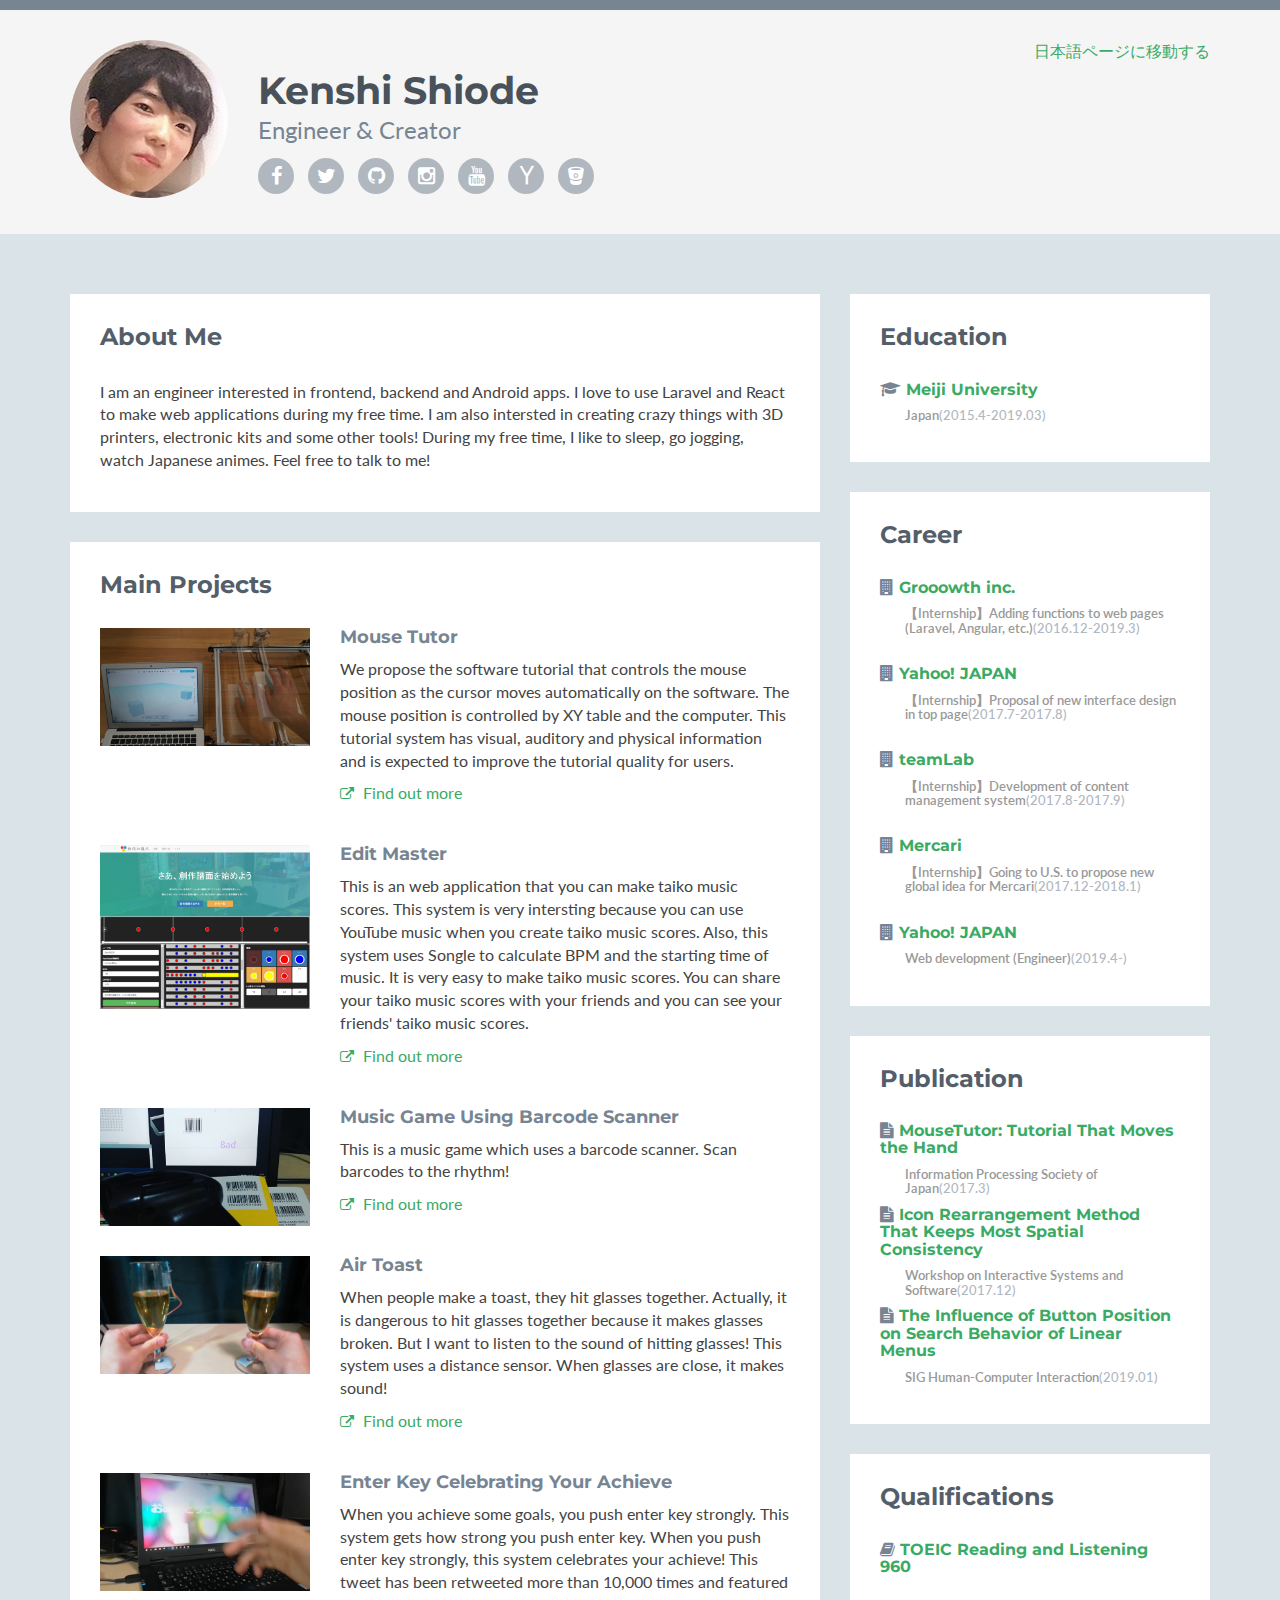
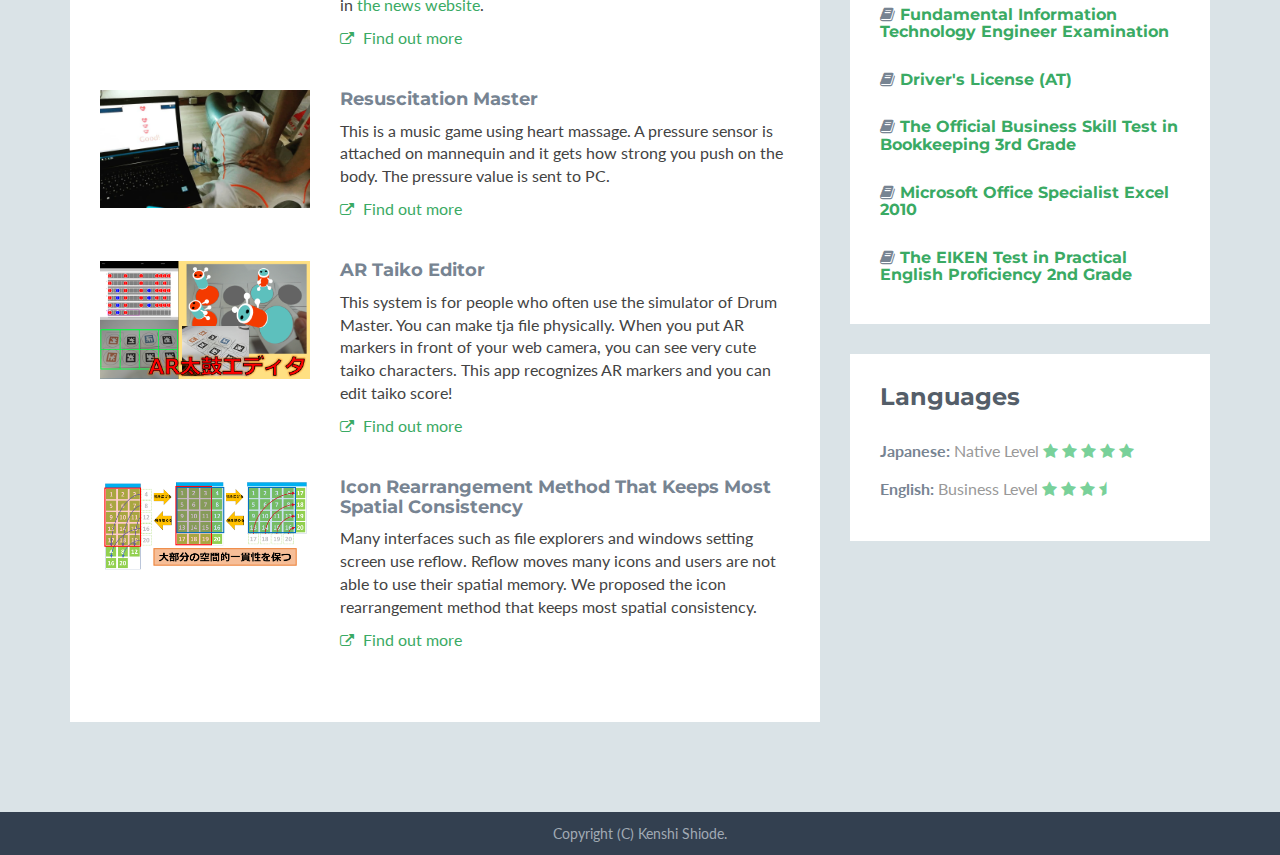
==== index.html @ 610fe961 "update after I joined the company" ====
<!DOCTYPE html>
<html lang="en"> 
<head>
    <title>Kenshi Shiode</title>
    <meta charset="utf-8">
    <meta http-equiv="X-UA-Compatible" content="IE=edge">
    <meta name="viewport" content="width=device-width, initial-scale=1.0">
    <meta name="description" content="Kenshi Shiode">
    <meta name="author" content="Kenshi Shiode">    
    <link rel="shortcut icon" href="/favicon.ico">  
    <link href='http://fonts.googleapis.com/css?family=Lato:300,400,300italic,400italic' rel='stylesheet' type='text/css'>
    <link href='http://fonts.googleapis.com/css?family=Montserrat:400,700' rel='stylesheet' type='text/css'> 
    <link rel="stylesheet" href="/assets/plugins/bootstrap/css/bootstrap.min.css">   
    <link rel="stylesheet" href="/assets/plugins/font-awesome/css/font-awesome.css">
    <link id="theme-style" rel="stylesheet" href="/assets/css/styles.css">
    <meta name="twitter:card" content="summary">
    <meta name="twitter:title" content="Kenshi Shiode">
    <meta name="twitter:description" content="I love creating, research, web engineering and sleeping.">
    <meta name="twitter:image" content="http://solt9029.com/assets/images/profile.jpg">
    <meta name="twitter:url" content="http://solt9029.com">
    <meta name="twitter:site" content="@solt9029">
    <meta name="twitter:creator" content="@solt9029">
</head> 

<body>
    <header class="header">
        <div class="container">                       
            <img class="profile-image img-responsive pull-left" src="/assets/images/profile.png" alt="Kenshi Shiode">
            <div class="profile-content pull-left">
                <h1 class="name">Kenshi Shiode</h1>
                <h2 class="desc">Engineer & Creator</h2>   
                <ul class="social list-inline">
                    <li><a href="https://www.facebook.com/kenshishiode" target="_blank"><i class="fa fa-facebook"></i></a></li>
                    <li><a href="http://twitter.com/solt9029" target="_blank"><i class="fa fa-twitter"></i></a></li>
                    <li><a href="http://github.com/solt9029" target="_blank"><i class="fa fa-github"></i></a></li>
                    <li><a href="https://www.instagram.com/shiodekenshi/" target="_blank"><i class="fa fa-instagram"></i></a></li>
                    <li><a href="https://www.youtube.com/channel/UCO_8FfYAPPZZGHmb9bNzIVg" target="_blank"><i class="fa fa-youtube"></i></a></li>
                    <li><a href="https://blogs.yahoo.co.jp/solt9029" target="_blank"><i class="fa fa-yahoo"></i></a></li>
                    <li><a href="https://bitbucket.org/solt9029/" target="_blank"><i class="fa fa-bitbucket"></i></a></li>
                </ul> 
            </div>
            <div class="pull-right"><a href="/ja">日本語ページに移動する</a></div>       
        </div>
    </header>
    
    <div class="container sections-wrapper">
        <div class="row">
            <div class="primary col-md-8 col-sm-12 col-xs-12">
                <section class="about section">
                    <div class="section-inner">
                        <h2 class="heading">About Me</h2>
                        <div class="content">
                            <p>
                                I am an engineer interested in frontend, backend and Android apps. 
                                I love to use Laravel and React to make web applications during my free time.
                                I am also intersted in creating crazy things with 3D printers, electronic kits and some other tools!
                                During my free time, I like to sleep, go jogging, watch Japanese animes.
                                Feel free to talk to me!
                            </p>
                        </div>
                    </div>             
                </section>
    
               <section class="latest section">
                    <div class="section-inner">
                        <h2 class="heading">Main Projects</h2>
                        <div class="content">
                            <div class="item row">
                                <a class="col-md-4 col-sm-4 col-xs-12" href="https://www.youtube.com/watch?v=PLYZwBod9MU" target="_blank">
                                <img class="img-responsive project-image" src="/assets/images/projects/mousetutor.png">
                                </a>
                                <div class="desc col-md-8 col-sm-8 col-xs-12">
                                    <h3 class="title"><a href="https://www.youtube.com/watch?v=PLYZwBod9MU" target="_blank">Mouse Tutor</a></h3>
                                    <p>We propose the software tutorial that controls the mouse position as the cursor moves automatically on the software. The mouse position is controlled by XY table and the computer. This tutorial system has visual, auditory and physical information and is expected to improve the tutorial quality for users.</p>
                                    <p><a class="more-link" href="https://www.youtube.com/watch?v=PLYZwBod9MU" target="_blank"><i class="fa fa-external-link"></i> Find out more</a></p>
                                </div>                    
                            </div>

                            <div class="item row">
                                <a class="col-md-4 col-sm-4 col-xs-12" href="http://editmaster.solt9029.com" target="_blank">
                                <img class="img-responsive project-image" src="/assets/images/projects/editmaster.jpg">
                                </a>
                                <div class="desc col-md-8 col-sm-8 col-xs-12">
                                    <h3 class="title"><a href="http://editmaster.solt9029.com" target="_blank">Edit Master</a></h3>
                                    <p>This is an web application that you can make taiko music scores. This system is very intersting because you can use YouTube music when you create taiko music scores. Also, this system uses Songle to calculate BPM and the starting time of music. It is very easy to make taiko music scores. You can share your taiko music scores with your friends and you can see your friends' taiko music scores.</p>
                                    <p><a class="more-link" href="http://editmaster.solt9029.com" target="_blank"><i class="fa fa-external-link"></i> Find out more</a></p>
                                </div>                    
                            </div>

                            <div class="item row">
                                <a class="col-md-4 col-sm-4 col-xs-12" href="https://twitter.com/solt9029/status/1015584785220042752" target="_blank">
                                <img class="img-responsive project-image" src="/assets/images/projects/barcode_scanner_music_game.jpg">
                                </a>
                                <div class="desc col-md-8 col-sm-8 col-xs-12">
                                    <h3 class="title"><a href="https://twitter.com/solt9029/status/1015584785220042752" target="_blank">Music Game Using Barcode Scanner</a></h3>
                                    <p>This is a music game which uses a barcode scanner. Scan barcodes to the rhythm!</p>
                                    <p><a class="more-link" href="https://twitter.com/solt9029/status/1015584785220042752" target="_blank"><i class="fa fa-external-link"></i> Find out more</a></p>
                                </div>                    
                            </div>

                            <div class="item row">
                                <a class="col-md-4 col-sm-4 col-xs-12" href="https://twitter.com/solt9029/status/981881012228472832" target="_blank">
                                <img class="img-responsive project-image" src="/assets/images/projects/cheers_without_hitting.jpg">
                                </a>
                                <div class="desc col-md-8 col-sm-8 col-xs-12">
                                    <h3 class="title"><a href="https://twitter.com/solt9029/status/981881012228472832" target="_blank">Air Toast</a></h3>
                                    <p>When people make a toast, they hit glasses together. Actually, it is dangerous to hit glasses together because it makes glasses broken. But I want to listen to the sound of hitting glasses! This system uses a distance sensor. When glasses are close, it makes sound!</p>
                                    <p><a class="more-link" href="https://twitter.com/solt9029/status/981881012228472832" target="_blank"><i class="fa fa-external-link"></i> Find out more</a></p>
                                </div>                    
                            </div>

                            <div class="item row">
                                <a class="col-md-4 col-sm-4 col-xs-12" href="https://twitter.com/solt9029/status/1019222453623537664" target="_blank">
                                <img class="img-responsive project-image" src="/assets/images/projects/entercongratulations.jpg">
                                </a>
                                <div class="desc col-md-8 col-sm-8 col-xs-12">
                                    <h3 class="title"><a href="https://twitter.com/solt9029/status/1019222453623537664" target="_blank">Enter Key Celebrating Your Achieve</a></h3>
                                    <p>When you achieve some goals, you push enter key strongly. This system gets how strong you push enter key. When you push enter key strongly, this system celebrates your achieve! This tweet has been retweeted more than 10,000 times and featured in <a target="_blank" href="http://otakei.otakuma.net/archives/2018072005.html">the news website</a>.</p>
                                    <p><a class="more-link" href="https://twitter.com/solt9029/status/1019222453623537664" target="_blank"><i class="fa fa-external-link"></i> Find out more</a></p>
                                </div>                    
                            </div>

                            <div class="item row">
                                <a class="col-md-4 col-sm-4 col-xs-12" href="https://twitter.com/solt9029/status/1024643093633499136" target="_blank">
                                    <img class="img-responsive project-image" src="/assets/images/projects/heart_massage_music_game.jpg">
                                </a>
                                <div class="desc col-md-8 col-sm-8 col-xs-12">
                                    <h3 class="title">
                                        <a href="https://twitter.com/solt9029/status/1024643093633499136" target="_blank">Resuscitation Master</a>
                                    </h3>
                                    <p>This is a music game using heart massage. A pressure sensor is attached on mannequin and it gets how strong you push on the body. The pressure value is sent to PC.</p>
                                    <p>
                                        <a class="more-link" href="https://twitter.com/solt9029/status/1024643093633499136" target="_blank">
                                            <i class="fa fa-external-link"></i> Find out more</a>
                                    </p>
                                </div>
                            </div>

                            <div class="item row">
                                <a class="col-md-4 col-sm-4 col-xs-12" href="https://www.youtube.com/watch?v=ppCxQYaND_k" target="_blank">
                                <img class="img-responsive project-image" src="/assets/images/projects/artaikoeditor.png">
                                </a>
                                <div class="desc col-md-8 col-sm-8 col-xs-12">
                                    <h3 class="title"><a href="https://www.youtube.com/watch?v=ppCxQYaND_k" target="_blank">AR Taiko Editor</a></h3>
                                    <p>This system is for people who often use the simulator of Drum Master. You can make tja file physically. When you put AR markers in front of your web camera, you can see very cute taiko characters. This app recognizes AR markers and you can edit taiko score!</p>
                                    <p><a class="more-link" href="https://www.youtube.com/watch?v=ppCxQYaND_k" target="_blank"><i class="fa fa-external-link"></i> Find out more</a></p>
                                </div>                    
                            </div>

                            <div class="item row">
                                <a class="col-md-4 col-sm-4 col-xs-12" href="https://www.youtube.com/watch?v=tqTEn6Inx5o" target="_blank">
                                <img class="img-responsive project-image" src="/assets/images/projects/iconrearrangementmethod.png">
                                </a>
                                <div class="desc col-md-8 col-sm-8 col-xs-12">
                                    <h3 class="title"><a href="https://www.youtube.com/watch?v=tqTEn6Inx5o" target="_blank">Icon Rearrangement Method That Keeps Most Spatial Consistency</a></h3>
                                    <p>Many interfaces such as file explorers and windows setting screen use reflow. Reflow moves many icons and users are not able to use their spatial memory. We proposed the icon rearrangement method that keeps most spatial consistency.</p>
                                    <p><a class="more-link" href="https://www.youtube.com/watch?v=tqTEn6Inx5o" target="_blank"><i class="fa fa-external-link"></i> Find out more</a></p>
                                </div>                    
                            </div>
                            
                        </div>
                    </div>
                </section>
                
            </div>
            <div class="secondary col-md-4 col-sm-12 col-xs-12">

                <aside class="education aside section">
                    <div class="section-inner">
                        <h2 class="heading">Education</h2>
                        <div class="content">
                            <div class="item">                      
                                <h3 class="title"><i class="fa fa-graduation-cap"></i><a href="http://www.meiji.ac.jp/cip/english/" target="_blank"> Meiji University</a></h3>
                                <h4 class="university">Japan<span class="year">(2015.4-2019.03)</span></h4>
                            </div>
                        </div>
                    </div>
                </aside>

                <aside class="education aside section">
                    <div class="section-inner">
                        <h2 class="heading">Career</h2>
                        <div class="content">
                            <div class="item">
                                <h3 class="title"><i class="fa fa-building"></i><a href="https://www.grooowth.co.jp/" target="_blank"> Grooowth inc.</a></h3>
                                <h4 class="university">【Internship】Adding functions to web pages (Laravel, Angular, etc.)<span class="year">(2016.12-2019.3)</span></h4>
                            </div>
                            <div class="item">
                                <h3 class="title"><i class="fa fa-building"></i><a href="https://www.yahoo.co.jp/" target="_blank"> Yahoo! JAPAN</a></h3>
                                <h4 class="university">【Internship】Proposal of new interface design in top page<span class="year">(2017.7-2017.8)</span></h4>
                            </div>
                            <div class="item">
                                <h3 class="title"><i class="fa fa-building"></i><a href="https://www.team-lab.com/" target="_blank"> teamLab</a></h3>
                                <h4 class="university">【Internship】Development of content management system<span class="year">(2017.8-2017.9)</span></h4>
                            </div>
                            <div class="item">
                                <h3 class="title"><i class="fa fa-building"></i><a href="https://www.mercari.com/" target="_blank"> Mercari</a></h3>
                                <h4 class="university">【Internship】Going to U.S. to propose new global idea for Mercari<span class="year">(2017.12-2018.1)</span></h4>
                            </div>
                            <div class="item">
                                <h3 class="title"><i class="fa fa-building"></i><a href="https://www.yahoo.co.jp/" target="_blank"> Yahoo! JAPAN</a></h3>
                                <h4 class="university">Web development (Engineer)<span class="year">(2019.4-)</span></h4>
                            </div>
                        </div>
                    </div>
                </aside>

                <aside class="education aside section">
                    <div class="section-inner">
                        <h2 class="heading">Publication</h2>
                        <div class="content">
                            <div class="item">
                                <h3 class="title"><i class="fa fa-file-text"></i><a href="https://research.miyashita.com/papers/D176" target="_blank"> MouseTutor: Tutorial That Moves the Hand</a></h3>
                                <h4 class="university">Information Processing Society of Japan<span class="year">(2017.3)</span></h4>
                            </div>
                        </div>

                        <div class="content">
                            <div class="item">
                                <h3 class="title"><i class="fa fa-file-text"></i><a href="https://research.miyashita.com/papers/D191" target="_blank"> Icon Rearrangement Method That Keeps Most Spatial Consistency</a></h3>
                                <h4 class="university">Workshop on Interactive Systems and Software<span class="year">(2017.12)</span></h4>
                            </div>
                        </div>

                        <div class="content">
                            <div class="item">
                                <h3 class="title"><i class="fa fa-file-text"></i><a href="https://research.miyashita.com/papers/D212" target="_blank"> The Influence of Button Position on Search Behavior of Linear Menus</a></h3>
                                <h4 class="university">SIG Human-Computer Interaction<span class="year">(2019.01)</span></h4>
                            </div>
                        </div>
                    </div>
                </aside>

                <aside class="education aside section">
                    <div class="section-inner">
                        <h2 class="heading">Qualifications</h2>
                        <div class="content">
                            <div class="item">
                                <h3 class="title"><i class="fa fa-book"></i><a href="http://www.ets.org/toeic" target="_blank"> TOEIC Reading and Listening 960</a></h3>
                            </div>
                            <div class="item">                      
                                <h3 class="title"><i class="fa fa-book"></i><a href="https://www.jitec.ipa.go.jp/1_11seido/fe.html" target="_blank"> Fundamental Information Technology Engineer Examination</a></h3>
                            </div>
                            <div class="item">                      
                                <h3 class="title"><i class="fa fa-book"></i><a href="http://www.keishicho.metro.tokyo.jp/menkyo/menkyo/annai/index.html" target="_blank"> Driver's License (AT)</a></h3>
                            </div>
                            <div class="item">                      
                                <h3 class="title"><i class="fa fa-book"></i><a href="https://www.kentei.ne.jp/bookkeeping" target="_blank"> The Official Business Skill Test in Bookkeeping 3rd Grade</a></h3>
                            </div>
                            <div class="item">                      
                                <h3 class="title"><i class="fa fa-book"></i><a href="http://mos.odyssey-com.co.jp/index.html" target="_blank"> Microsoft Office Specialist Excel 2010</a></h3>
                            </div>
                            <div class="item">                      
                                <h3 class="title"><i class="fa fa-book"></i><a href="http://www.eiken.or.jp/eiken/" target="_blank"> The EIKEN Test in Practical English Proficiency 2nd Grade</a></h3>
                            </div>
                        </div>
                    </div>
                </aside>
                   
                <aside class="languages aside section">
                    <div class="section-inner">
                        <h2 class="heading">Languages</h2>
                        <div class="content">
                            <ul class="list-unstyled">
                                <li class="item">
                                    <span class="title"><strong>Japanese:</strong></span>
                                    <span class="level">Native Level  <br class="visible-xs"/><i class="fa fa-star"></i> <i class="fa fa-star"></i> <i class="fa fa-star"></i> <i class="fa fa-star"></i> <i class="fa fa-star"></i> </span>
                                </li>
                                <li class="item">
                                    <span class="title"><strong>English:</strong></span>
                                    <span class="level">Business Level  <br class="visible-sm visible-xs"/><i class="fa fa-star"></i> <i class="fa fa-star"></i> <i class="fa fa-star"></i> <i class="fa fa-star-half"></i></span>
                                </li>
                            </ul>
                        </div>
                    </div>
                </aside>

            </div> 
        </div>
    </div>
    
    <footer class="footer">
        <div class="container text-center">
                <small class="copyright">Copyright (C) Kenshi Shiode.</small>
        </div>
    </footer>
         
    <script type="text/javascript" src="/assets/plugins/jquery-1.11.3.min.js"></script>
    <script type="text/javascript" src="/assets/plugins/bootstrap/js/bootstrap.min.js"></script>    
    <script type="text/javascript" src="/assets/plugins/jquery-rss/dist/jquery.rss.min.js"></script> 
    <script type="text/javascript" src="/assets/js/main.js"></script>            
</body>
</html>
---- assets/css/styles.css ----
/*   
 * Template Name: Developer - Responsive Website Template for Developers
 * Version: 1.5
 * Author: Xiaoying Riley
 * Twitter: @3rdwave_themes
 * License: Creative Commons Attribution 3.0 License
 * Website: http://themes.3rdwavemedia.com/
*/
/* ======= Base ======= */


body {
  font-family: 'Lato', arial, sans-serif;
  color: #434343;
  background: #DAE3E7;
  font-size: 16px;
  -webkit-font-smoothing: antialiased;
  -moz-osx-font-smoothing: grayscale;
}
h1,
h2,
h3,
h4,
h5,
h6,
.navbar-brand {
  font-family: 'Montserrat', sans-serif;
  font-weight: 700;
  color: #778492;
}
a {
  color: #3AAA64;
  -webkit-transition: all 0.4s ease-in-out;
  -moz-transition: all 0.4s ease-in-out;
  -ms-transition: all 0.4s ease-in-out;
  -o-transition: all 0.4s ease-in-out;
}
a:hover {
  text-decoration: underline;
  color: #5f6b77;
  color: #2d844e;
}
a:focus {
  text-decoration: none;
}
.btn,
a.btn {
  -webkit-transition: all 0.4s ease-in-out;
  -moz-transition: all 0.4s ease-in-out;
  -ms-transition: all 0.4s ease-in-out;
  -o-transition: all 0.4s ease-in-out;
  font-family: 'Montserrat', arial, sans-serif;
  padding: 8px 16px;
  font-weight: bold;
}
.btn .fa,
a.btn .fa {
  margin-right: 5px;
}
.btn:focus,
a.btn:focus {
  color: #fff;
}
a.btn-cta-primary,
.btn-cta-primary {
  background: #54ba4e;
  border: 1px solid #54ba4e;
  color: #fff;
  font-weight: 600;
  text-transform: uppercase;
}
a.btn-cta-primary:hover,
.btn-cta-primary:hover {
  background: #49ac43;
  border: 1px solid #49ac43;
  color: #fff;
}
a.btn-cta-secondary,
.btn-cta-secondary {
  background: #479FC8;
  border: 1px solid #479FC8;
  color: #fff;
  font-weight: 600;
  text-transform: uppercase;
}
a.btn-cta-secondary:hover,
.btn-cta-secondary:hover {
  background: #3893bd;
  border: 1px solid #3893bd;
  color: #fff;
}
.text-highlight {
  color: #32383e;
}
.label-theme {
  background: #3AAA64;
  font-size: 12px;
}
a.dotted-link {
  border-bottom: 1px dotted #778492;
  color: #778492;
}
a.dotted-link:hover {
  text-decoration: none;
  color: #49515a;
}
/*
iframe {

    .header {
        padding: 0;
    }
}

.iframe-wrapper {
    overflow: auto;
    -webkit-overflow-scrolling:touch;
}
*/
/* ======= Header ======= */
.header {
  padding: 30px 0;
  background: #f5f5f5;
  border-top: 10px solid #778492;
}
.header .btn {
  margin-top: 60px;
  font-weight: bold;
}
.header .profile-image {
  margin-right: 30px;
  border-radius: 50%;
}
.header .profile-content .name {
  color: #49515a;
  font-size: 38px;
  margin-bottom: 5px;
  margin-top: 30px;
}
.header .profile-content .desc {
  color: #778492;
  font-family: "Lato", arial, sans-serif;
  font-weight: 400;
  font-size: 24px;
  margin-top: 0;
  margin-bottom: 15px;
}
.header .profile-content .social a {
  background: #b0b7bf;
  width: 36px;
  height: 36px;
  display: inline-block;
  -webkit-border-radius: 50%;
  -moz-border-radius: 50%;
  -ms-border-radius: 50%;
  -o-border-radius: 50%;
  border-radius: 50%;
  -moz-background-clip: padding;
  -webkit-background-clip: padding-box;
  background-clip: padding-box;
  color: #fff;
  text-align: center;
}
.header .profile-content .social a:hover {
  background: #778492;
}
.header .profile-content .social a .fa {
  font-size: 20px;
  padding-top: 8px;
}
/* ======= Sections======= */
.sections-wrapper {
  padding-top: 60px;
  padding-bottom: 60px;
}
.section {
  margin-bottom: 30px;
}
.section .section-inner {
  background: #fff;
  padding: 30px;
}
.section .heading {
  margin-top: 0;
  margin-bottom: 30px;
  color: #545e69;
  font-size: 24px;
}
.section .content .more-link .fa {
  margin-right: 5px;
  font-size: 14px;
}
/* About Section */
/* Latest Section */
.latest .item {
  margin-bottom: 30px;
}
.latest .item .title {
  font-size: 18px;
  margin-top: 0;
}
.latest .item .title .label {
  margin-left: 5px;
  font-size: 12px;
}
.latest .item .title a {
  color: #778492;
}
.latest .item .title a:hover {
  color: #5f6b77;
}
.latest .item .project-image:hover {
  -webkit-opacity: 0.8;
  -moz-opacity: 0.8;
  opacity: 0.8;
}
.latest .divider {
  margin-bottom: 60px;
}
.latest .featured {
  margin-bottom: 60px;
}
.latest .featured .title {
  margin-bottom: 5px;
  font-size: 20px;
}
.latest .featured .summary {
  margin-bottom: 30px;
  color: #778492;
}
.latest .featured img {
  margin-bottom: 30px;
}
.latest .featured .desc {
  margin-bottom: 30px;
}
.latest .featured-image {
  position: relative;
}
.latest .featured-image .text {
  background: #3AAA64;
  color: #fff;
}
.latest .featured-image .ribbon {
  position: absolute;
  top: -4px;
  right: -4px;
  width: 110px;
  height: 110px;
  overflow: hidden;
}
.latest .featured-image .ribbon .text {
  font-family: 'Montserrat', sans-serif;
  position: relative;
  left: -8px;
  top: 18px;
  width: 158px;
  padding: 10px 10px;
  font-size: 15px;
  font-weight: bold;
  text-align: center;
  text-transform: uppercase;
  color: #fff;
  background-color: #479FC8;
  -webkit-transform: rotate(45deg) translate3d(0, 0, 0);
  -moz-transform: rotate(45deg) translate3d(0, 0, 0);
  -ms-transform: rotate(45deg) translate3d(0, 0, 0);
  -o-transform: rotate(45deg) translate3d(0, 0, 0);
}
.latest .featured-image .ribbon .text:before,
.latest .featured-image .ribbon .text:after {
  content: '';
  position: absolute;
  bottom: -5px;
  border-top: 5px solid #276582;
  border-left: 5px solid transparent;
  border-right: 5px solid transparent;
}
.latest .featured-image .ribbon .text:before {
  left: 0;
}
.latest .featured-image .ribbon .text:after {
  right: 0;
}
/* Projects Section */
.projects .item {
  margin-bottom: 30px;
}
.projects .item .title {
  font-size: 16px;
  margin-top: 0;
  margin-bottom: 5px;
  line-height: 1.5;
}
.projects .item .title a {
  color: #778492;
}
.projects .item .title a:hover {
  color: #5f6b77;
}
/* Work Section */
.experience .item {
  margin-bottom: 30px;
}
.experience .item .title {
  font-size: 16px;
  margin-top: 0;
  margin-bottom: 5px;
  line-height: 1.5;
}
.experience .item .title .place {
  color: #999;
  font-weight: normal;
}
.experience .item .title .place a {
  color: #999;
}
.experience .item .title .place a:hover {
  color: #666666;
}
.experience .item .title .year {
  color: #999;
  font-weight: normal;
}
/* Git section */
.github-graph {
  margin-bottom: 30px;
}
.github-graph .js-calendar-graph-svg {
  max-width: 100%;
}
.ghfeed {
  height: 600px;
}
.ghfeed,
.ghfeed *,
.ghfeed *:before,
.ghfeed *:after {
  -webkit-box-sizing: content-box;
  -moz-box-sizing: content-box;
  box-sizing: content-box;
}
/* Info Section */
.info .fa {
  margin-right: 15px;
  color: #ccd1d6;
}
.info .fa.fa-envelope-o {
  font-size: 14px;
}
.info ul {
  margin-bottom: 0;
}
.info li {
  margin-bottom: 15px;
}
.info li:last-child {
  margin-bottom: 0;
}
/* Skills Section */
.skills .intro {
  margin-bottom: 30px;
}
.skills .skillset .item {
  margin-bottom: 30px;
}
.skills .skillset .level-title {
  font-size: 16px;
  position: relative;
  margin-top: 0;
  margin-bottom: 10;
}
.skills .skillset .level-title .level-label {
  color: #ccd1d6;
  font-size: 14px;
  font-weight: 400;
  font-family: "Lato", arial, sans-serif;
  position: absolute;
  right: 0;
  top: 0;
}
.skills .skillset .level-bar {
  height: 15px;
  background: #e8e8e8;
}
.skills .skillset .level-bar-inner {
  height: 15px;
  background: #66cb8c;
}
/* Testimonials section */
.testimonials .item {
  margin-bottom: 30px;
}
.testimonials .item:last-child {
  margin-bottom: 0;
}
.testimonials .item .quote {
  color: #666;
  font-size: 16px;
  border-left-color: #9fdeb7;
  margin-bottom: 15px;
}
.testimonials .item .quote .fa {
  color: #79d19a;
  margin-right: 15px;
}
.testimonials .item .source {
  font-size: 14px;
  padding-left: 30px;
  font-weight: 500;
}
.testimonials .item .source .name {
  color: #939ea9;
  font-weight: 600;
}
.testimonials .item .source .title {
  color: #999;
}
/* Education section */
.education .item {
  margin-bottom: 30px;
}
.education .item:last-child {
  margin-bottom: 0;
}
.education .item .title {
  font-size: 16px;
  margin-top: 0;
}
.education .item .university {
  font-family: "Lato", arial, sans-serif;
  font-size: 13px;
  color: #999;
  font-weight: 600;
  padding-left: 25px;
}
.education .item .university .year {
  color: #b0b7bf;
  font-weight: 500;
}
/* Language Section */
.languages .item {
  margin-bottom: 15px;
}
.languages .item .title {
  color: #778492;
}
.languages .item .level {
  color: #999;
}
.languages .item:last-child {
  margin-bottom: 0;
}
.languages .item .fa {
  color: #79d19a;
}
/* Blog Section */
.blog .item {
  margin-bottom: 30px;
}
.blog .item .title {
  font-size: 18px;
  line-height: 1.3;
}
.blog .item .title a {
  color: #778492;
}
.blog .item .title a:hover {
  color: #5f6b77;
}
.blog .item:last-child {
  margin-bottom: 0;
}
/* List section */
.list ul li {
  margin-bottom: 10px;
}
.list ul li .fa {
  margin-right: 5px;
}
.list ul li a {
  color: #778492;
}
.list ul li a:hover {
  color: #49515a;
}
/* Credits */
.credits ul li {
  margin-bottom: 10px;
}
.credits ul li .fa {
  margin-right: 5px;
}
.credits ul li a {
  color: #778492;
}
.credits ul li a:hover {
  color: #49515a;
}
.credits .btn {
  margin-bottom: 15px;
}
/* ======= Footer ======= */
.footer {
  background: #334050;
  color: #fff;
  padding: 10px 0;
}
.footer .copyright {
  line-height: 1.6;
  color: #a1aab4;
  font-size: 14px;
}
.footer a {
  color: #fff;
}
.footer .fa-heart {
  color: #fb866a;
}
/* Extra small devices (phones, less than 768px) */
@media (max-width: 767px) {
  .header {
    text-align: center;
  }
  .header .profile-image {
    float: none !important;
    margin: 0 auto;
  }
  .header .profile-content {
    float: none !important;
    text-align: center;
  }
  .header .btn {
    margin-top: 30px;
    float: none !important;
  }
  .project-image {
    margin-bottom: 15px;
  }
}
/* Small devices (tablets, 768px and up) */
/* Medium devices (desktops, 992px and up) */
/* Large devices (large desktops, 1200px and up) */
/* Ex-Large devices (large desktops, 1200px and up) */
@media (min-width: 1400px) {
  .container {
    width: 1360px;
  }
}
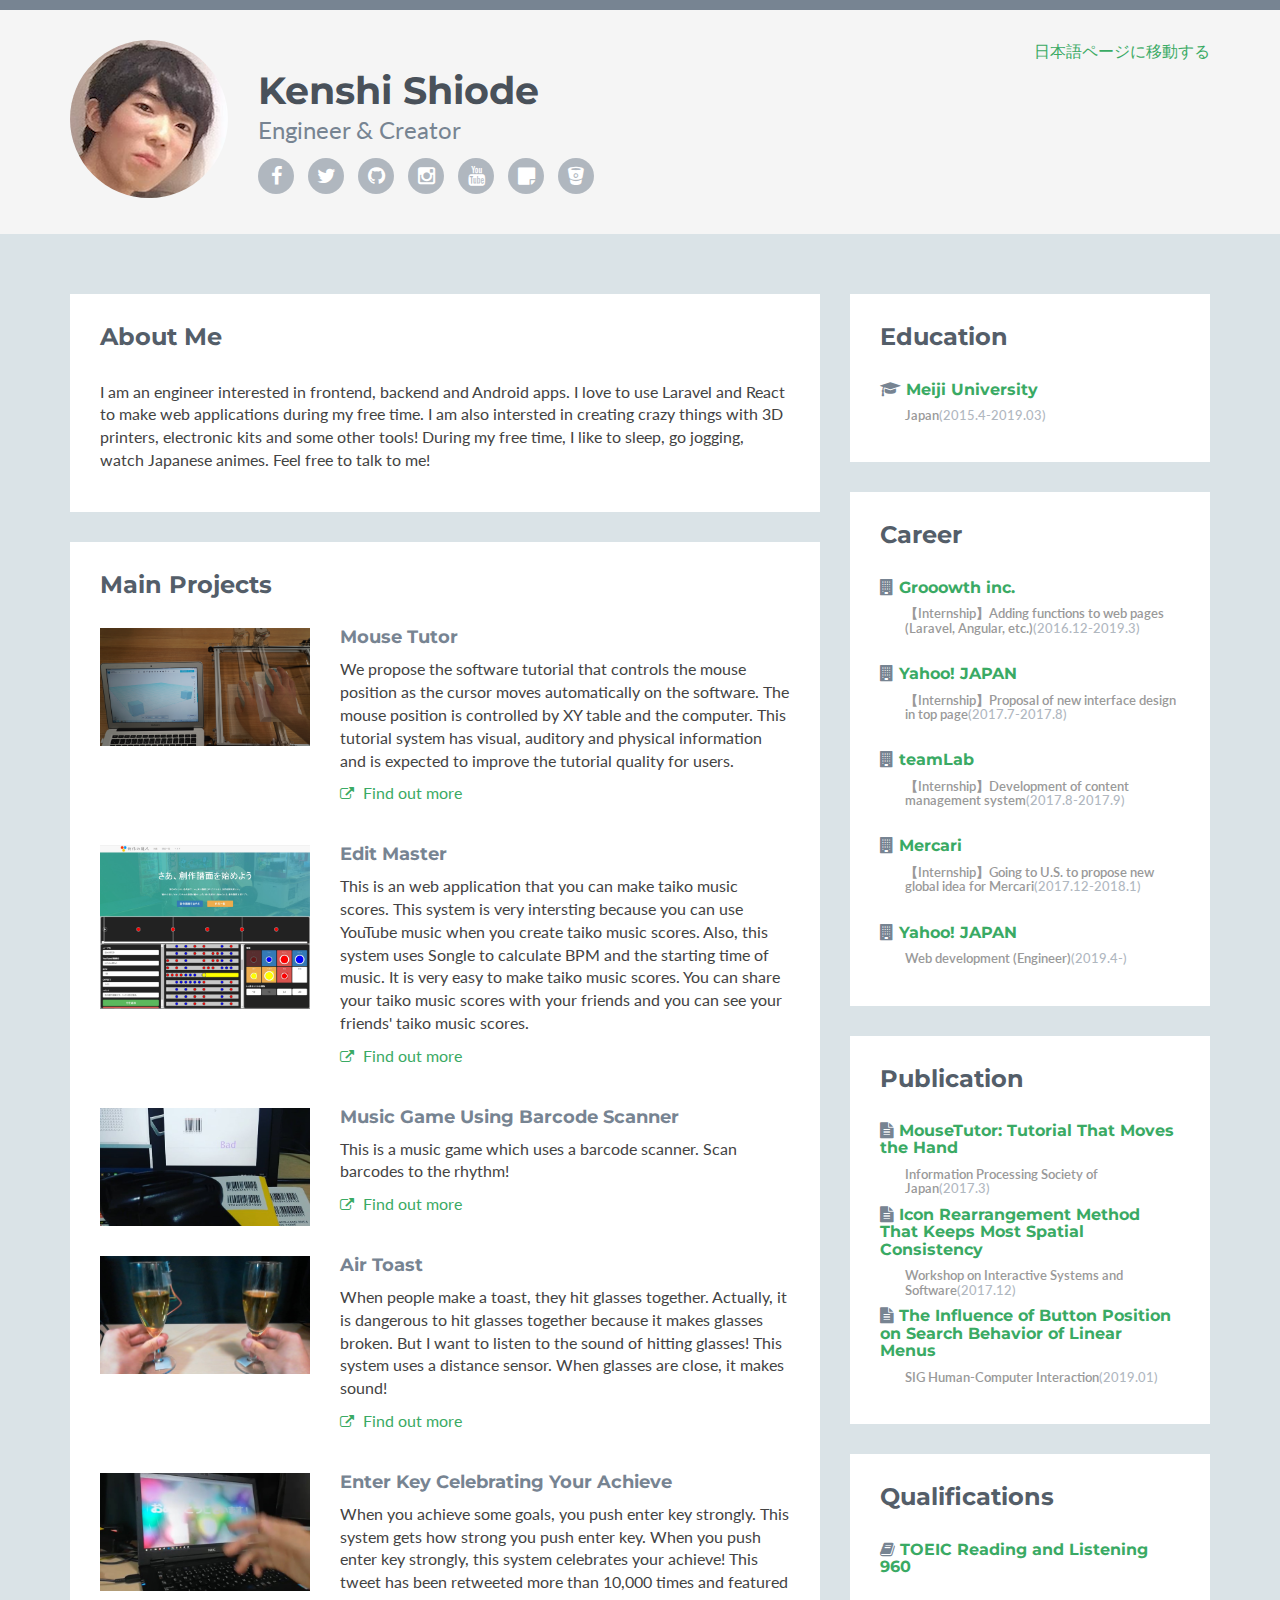
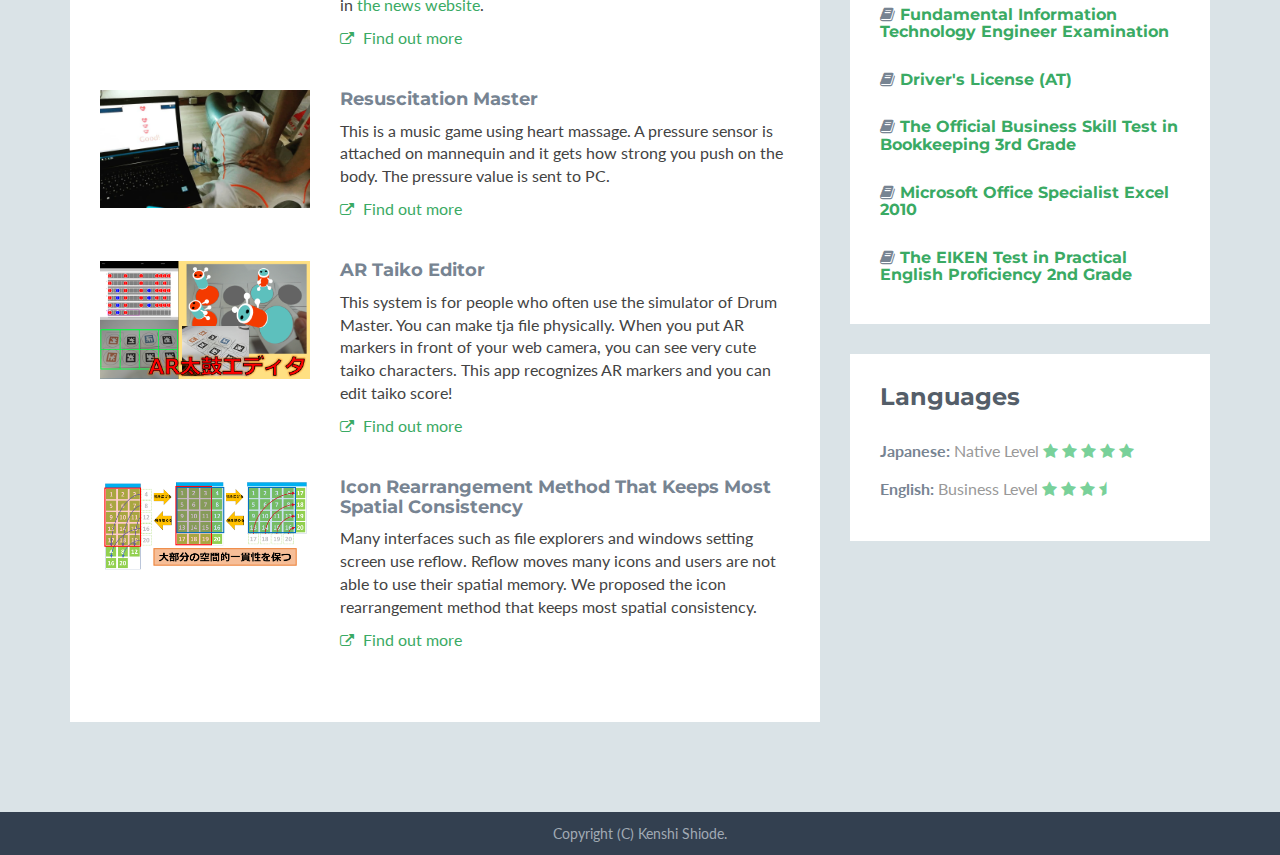
==== commit be36b1fe: "update docker and update icon" ====
--- a/index.html
+++ b/index.html
@@ -35,7 +35,7 @@
                     <li><a href="http://github.com/solt9029" target="_blank"><i class="fa fa-github"></i></a></li>
                     <li><a href="https://www.instagram.com/shiodekenshi/" target="_blank"><i class="fa fa-instagram"></i></a></li>
                     <li><a href="https://www.youtube.com/channel/UCO_8FfYAPPZZGHmb9bNzIVg" target="_blank"><i class="fa fa-youtube"></i></a></li>
-                    <li><a href="https://blogs.yahoo.co.jp/solt9029" target="_blank"><i class="fa fa-yahoo"></i></a></li>
+                    <li><a href="http://blog.livedoor.jp/solt9029/" target="_blank"><i class="fa fa-sticky-note"></i></a></li>
                     <li><a href="https://bitbucket.org/solt9029/" target="_blank"><i class="fa fa-bitbucket"></i></a></li>
                 </ul> 
             </div>
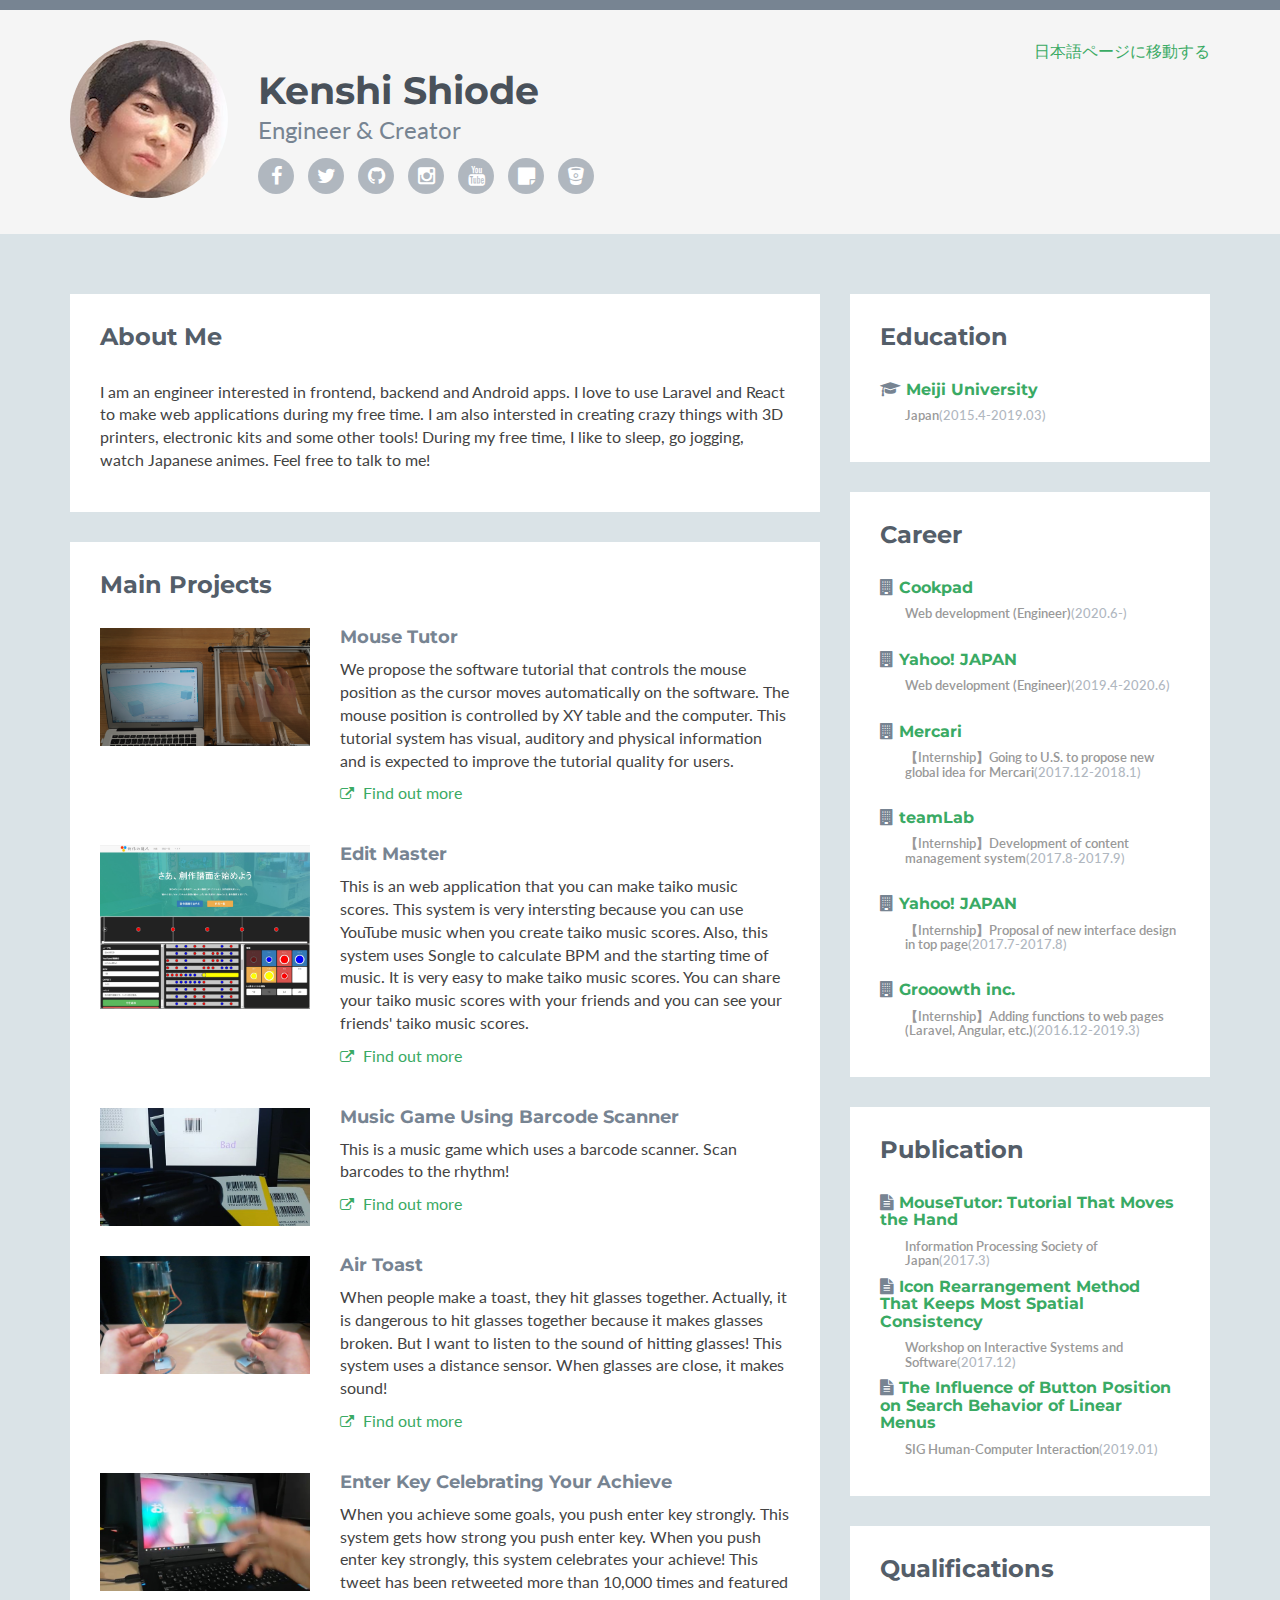
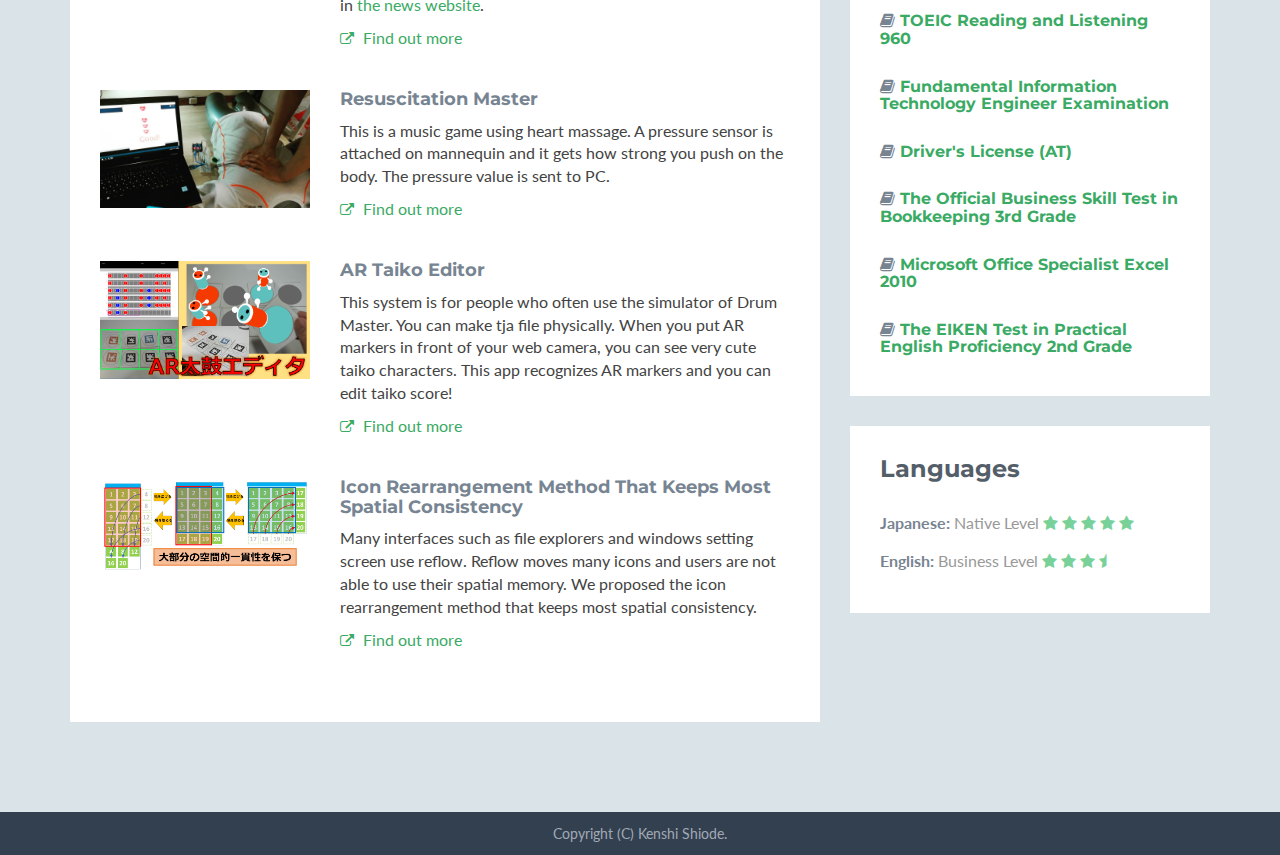
==== commit 5b3585ff: "Add cookpad" ====
--- a/index.html
+++ b/index.html
@@ -182,24 +182,28 @@
                         <h2 class="heading">Career</h2>
                         <div class="content">
                             <div class="item">
+                                <h3 class="title"><i class="fa fa-building"></i><a href="https://cookpad.com/" target="_blank"> Cookpad</a></h3>
+                                <h4 class="university">Web development (Engineer)<span class="year">(2020.6-)</span></h4>
+                            </div>
+                            <div class="item">
+                                <h3 class="title"><i class="fa fa-building"></i><a href="https://www.yahoo.co.jp/" target="_blank"> Yahoo! JAPAN</a></h3>
+                                <h4 class="university">Web development (Engineer)<span class="year">(2019.4-2020.6)</span></h4>
+                            </div>
+                            <div class="item">
+                                <h3 class="title"><i class="fa fa-building"></i><a href="https://www.mercari.com/" target="_blank"> Mercari</a></h3>
+                                <h4 class="university">【Internship】Going to U.S. to propose new global idea for Mercari<span class="year">(2017.12-2018.1)</span></h4>
+                            </div>
+                            <div class="item">
+                                <h3 class="title"><i class="fa fa-building"></i><a href="https://www.team-lab.com/" target="_blank"> teamLab</a></h3>
+                                <h4 class="university">【Internship】Development of content management system<span class="year">(2017.8-2017.9)</span></h4>
+                            </div>
+                            <div class="item">
+                                <h3 class="title"><i class="fa fa-building"></i><a href="https://www.yahoo.co.jp/" target="_blank"> Yahoo! JAPAN</a></h3>
+                                <h4 class="university">【Internship】Proposal of new interface design in top page<span class="year">(2017.7-2017.8)</span></h4>
+                            </div>
+                            <div class="item">
                                 <h3 class="title"><i class="fa fa-building"></i><a href="https://www.grooowth.co.jp/" target="_blank"> Grooowth inc.</a></h3>
                                 <h4 class="university">【Internship】Adding functions to web pages (Laravel, Angular, etc.)<span class="year">(2016.12-2019.3)</span></h4>
-                            </div>
-                            <div class="item">
-                                <h3 class="title"><i class="fa fa-building"></i><a href="https://www.yahoo.co.jp/" target="_blank"> Yahoo! JAPAN</a></h3>
-                                <h4 class="university">【Internship】Proposal of new interface design in top page<span class="year">(2017.7-2017.8)</span></h4>
-                            </div>
-                            <div class="item">
-                                <h3 class="title"><i class="fa fa-building"></i><a href="https://www.team-lab.com/" target="_blank"> teamLab</a></h3>
-                                <h4 class="university">【Internship】Development of content management system<span class="year">(2017.8-2017.9)</span></h4>
-                            </div>
-                            <div class="item">
-                                <h3 class="title"><i class="fa fa-building"></i><a href="https://www.mercari.com/" target="_blank"> Mercari</a></h3>
-                                <h4 class="university">【Internship】Going to U.S. to propose new global idea for Mercari<span class="year">(2017.12-2018.1)</span></h4>
-                            </div>
-                            <div class="item">
-                                <h3 class="title"><i class="fa fa-building"></i><a href="https://www.yahoo.co.jp/" target="_blank"> Yahoo! JAPAN</a></h3>
-                                <h4 class="university">Web development (Engineer)<span class="year">(2019.4-)</span></h4>
                             </div>
                         </div>
                     </div>
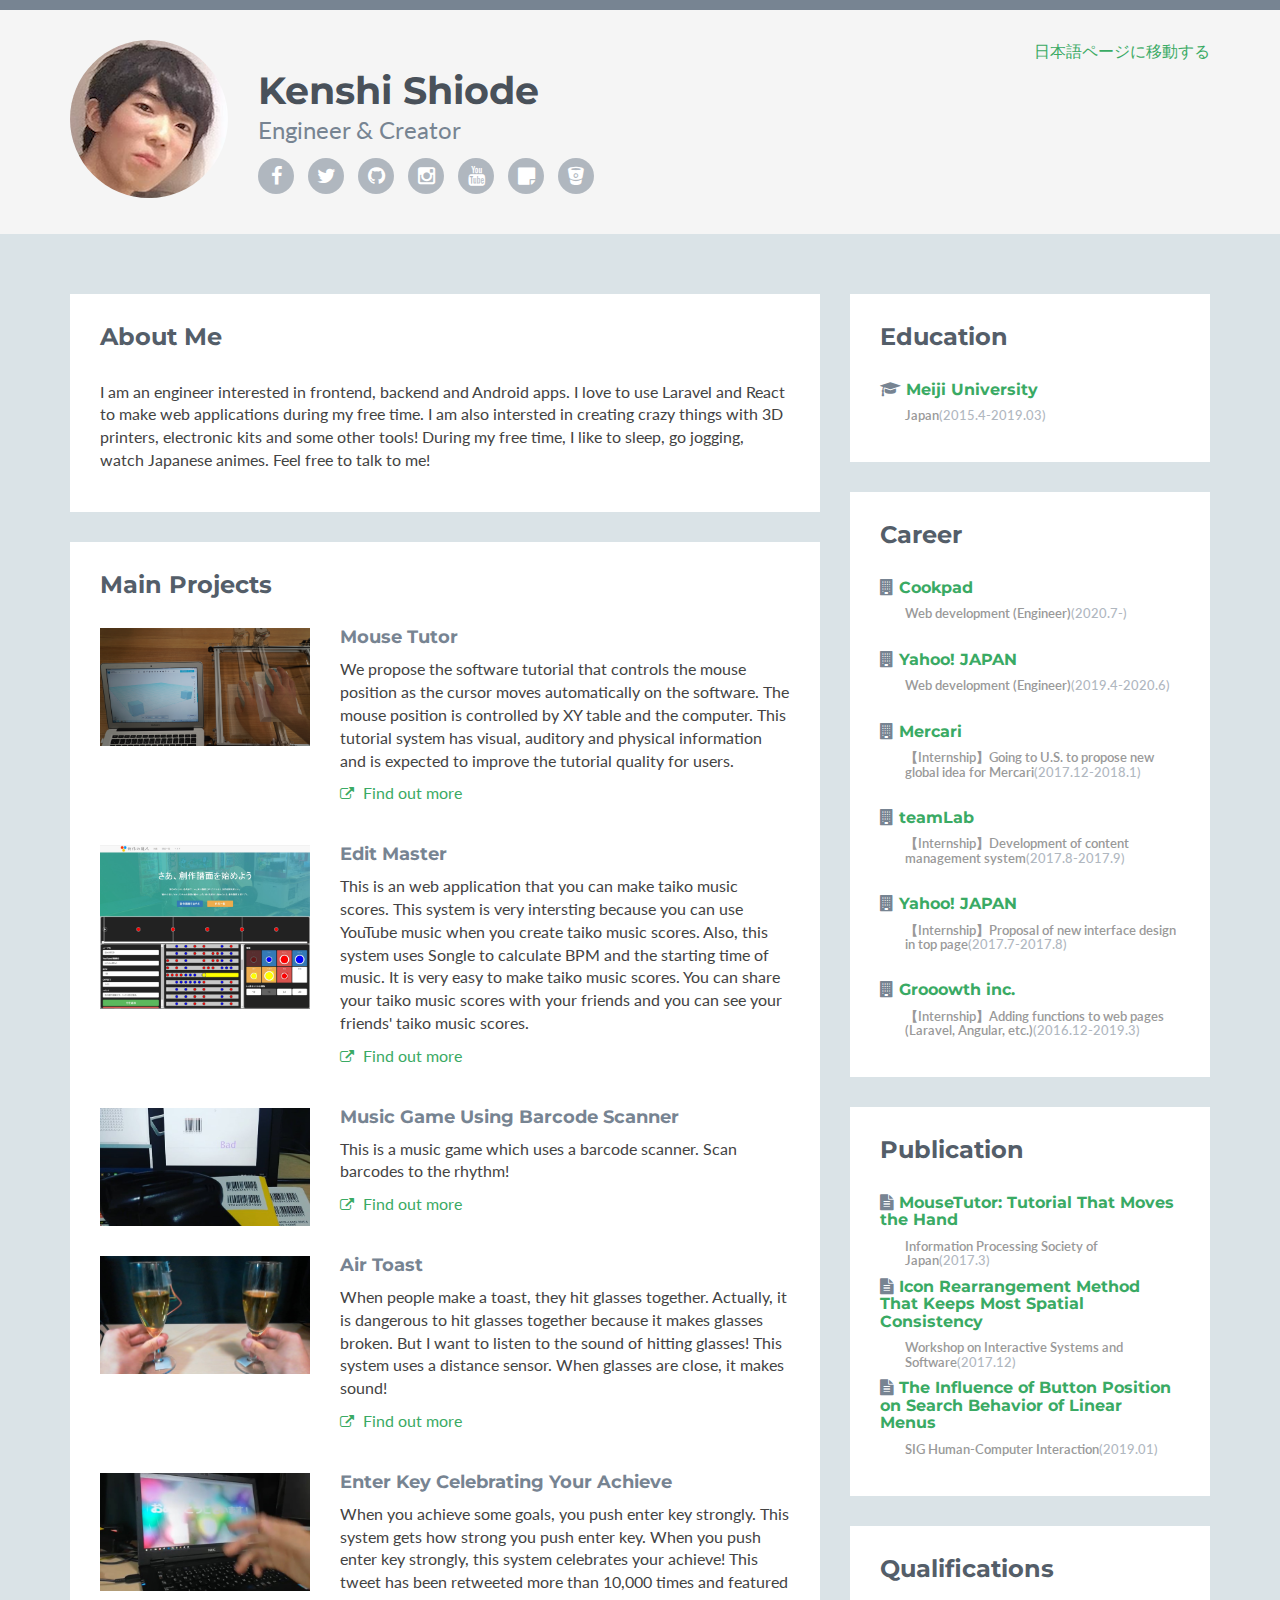
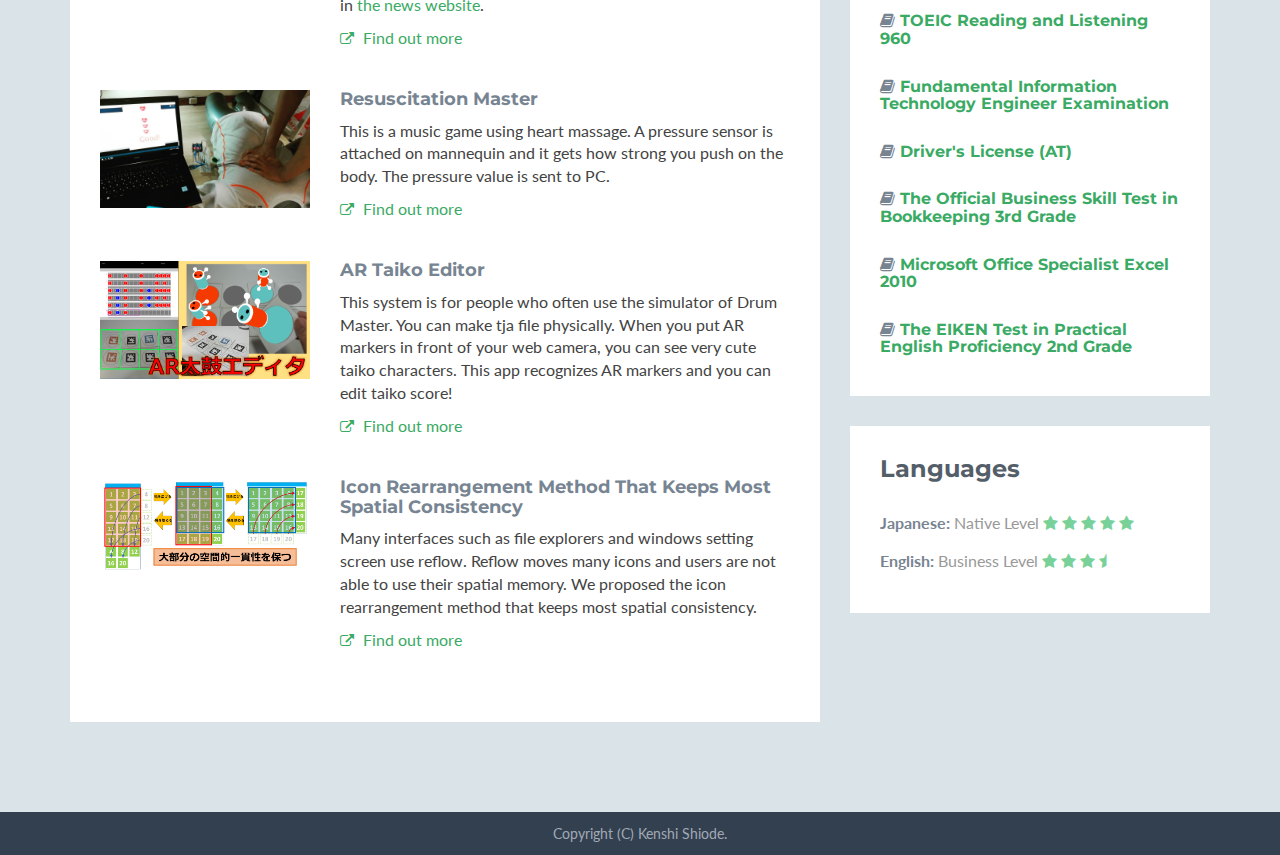
==== commit 6256a6e7: "Update start date" ====
--- a/index.html
+++ b/index.html
@@ -183,7 +183,7 @@
                         <div class="content">
                             <div class="item">
                                 <h3 class="title"><i class="fa fa-building"></i><a href="https://cookpad.com/" target="_blank"> Cookpad</a></h3>
-                                <h4 class="university">Web development (Engineer)<span class="year">(2020.6-)</span></h4>
+                                <h4 class="university">Web development (Engineer)<span class="year">(2020.7-)</span></h4>
                             </div>
                             <div class="item">
                                 <h3 class="title"><i class="fa fa-building"></i><a href="https://www.yahoo.co.jp/" target="_blank"> Yahoo! JAPAN</a></h3>
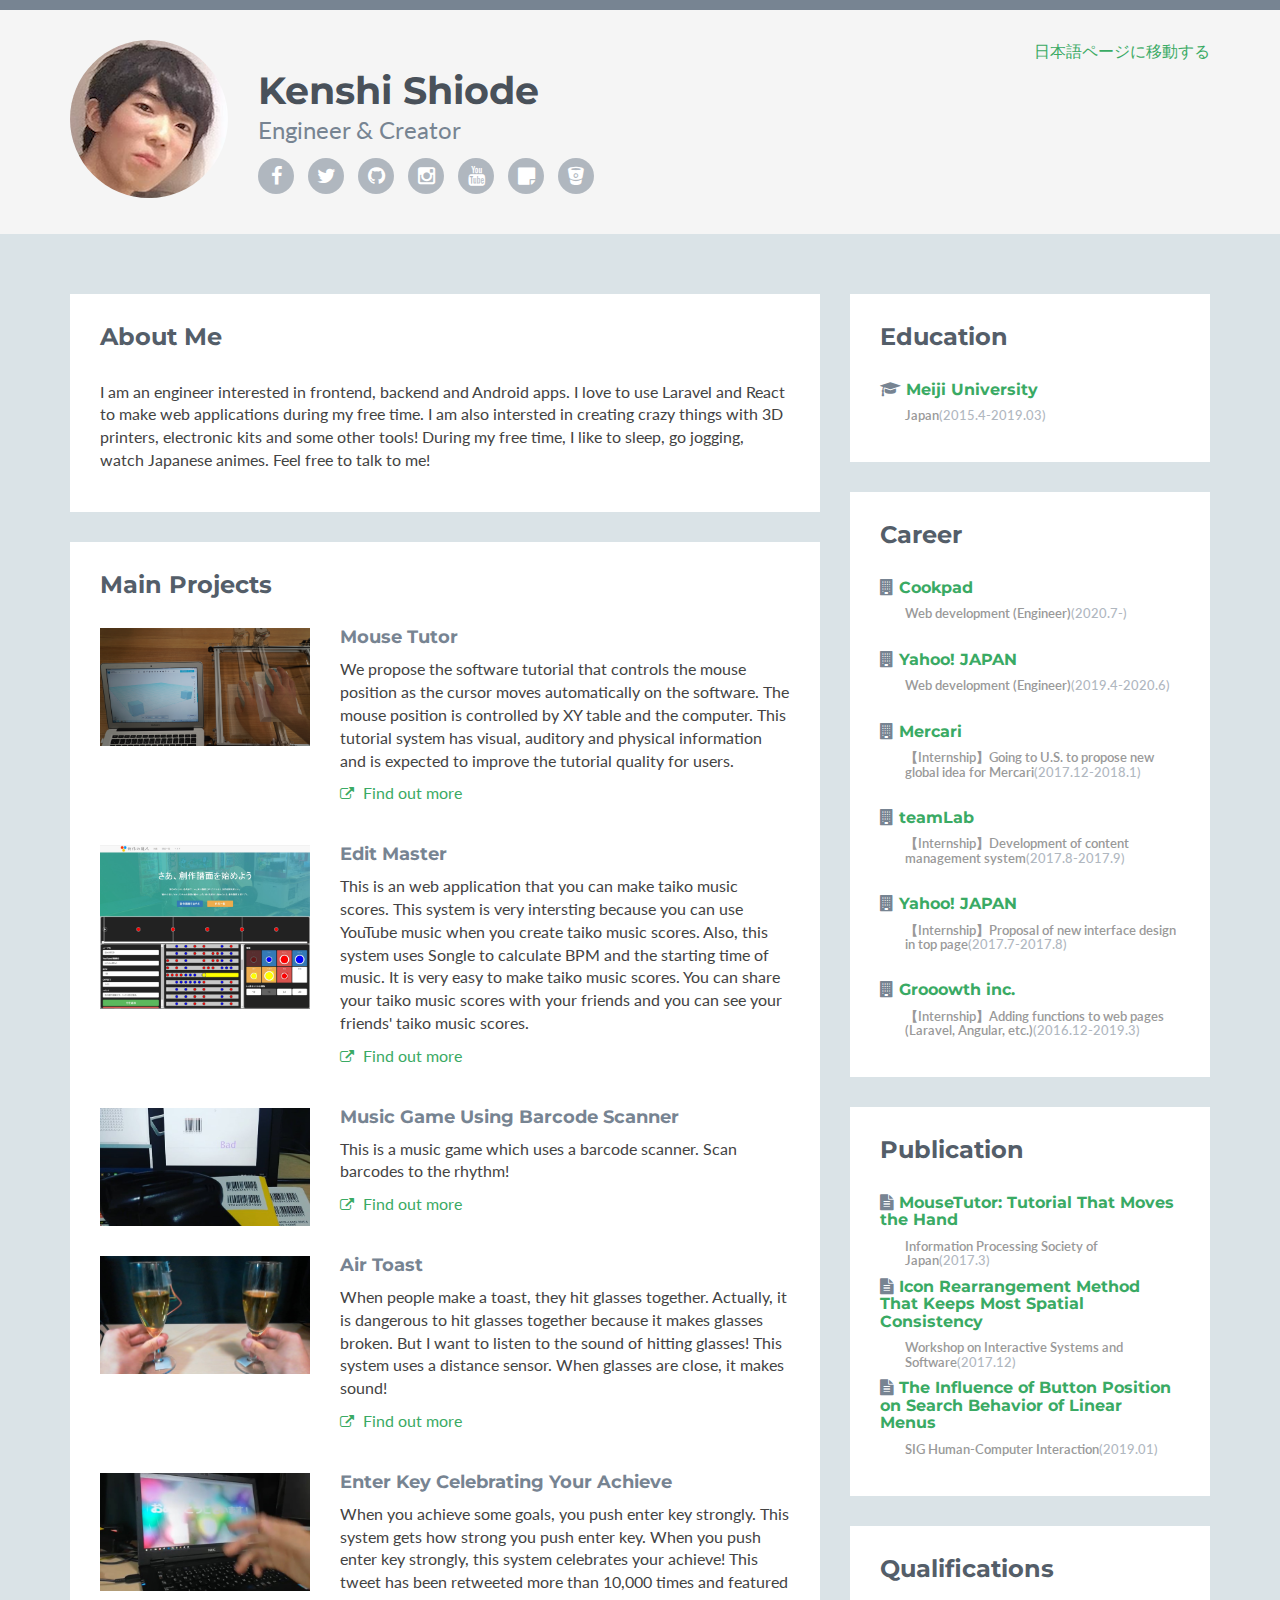
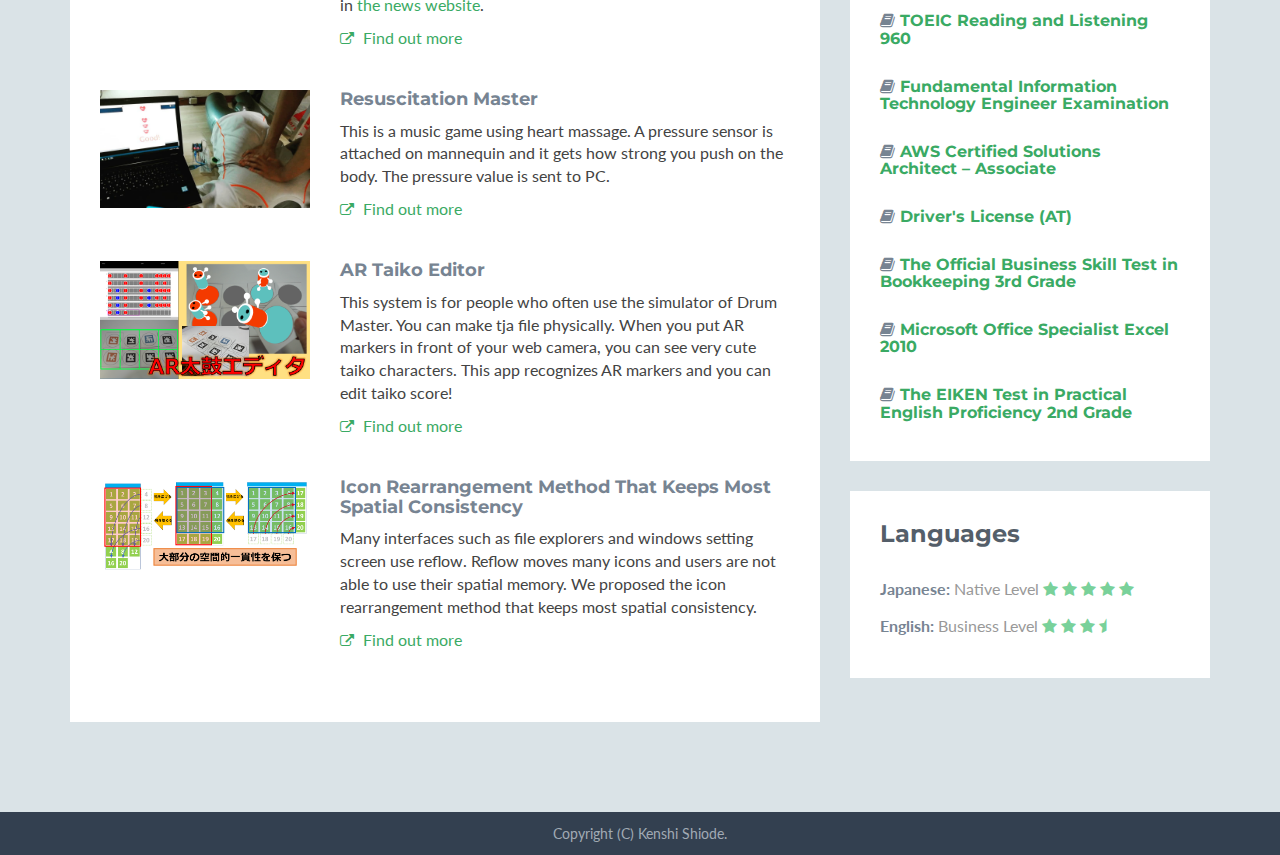
==== commit 685d633b: "Add aws certificate" ====
--- a/index.html
+++ b/index.html
@@ -245,6 +245,9 @@
                             <div class="item">                      
                                 <h3 class="title"><i class="fa fa-book"></i><a href="https://www.jitec.ipa.go.jp/1_11seido/fe.html" target="_blank"> Fundamental Information Technology Engineer Examination</a></h3>
                             </div>
+                            <div class="item">
+                                <h3 class="title"><i class="fa fa-book"></i><a href="https://aws.amazon.com/jp/certification/certified-solutions-architect-associate/" target="_blank"> AWS Certified Solutions Architect – Associate</a></h3>
+                            </div>
                             <div class="item">                      
                                 <h3 class="title"><i class="fa fa-book"></i><a href="http://www.keishicho.metro.tokyo.jp/menkyo/menkyo/annai/index.html" target="_blank"> Driver's License (AT)</a></h3>
                             </div>
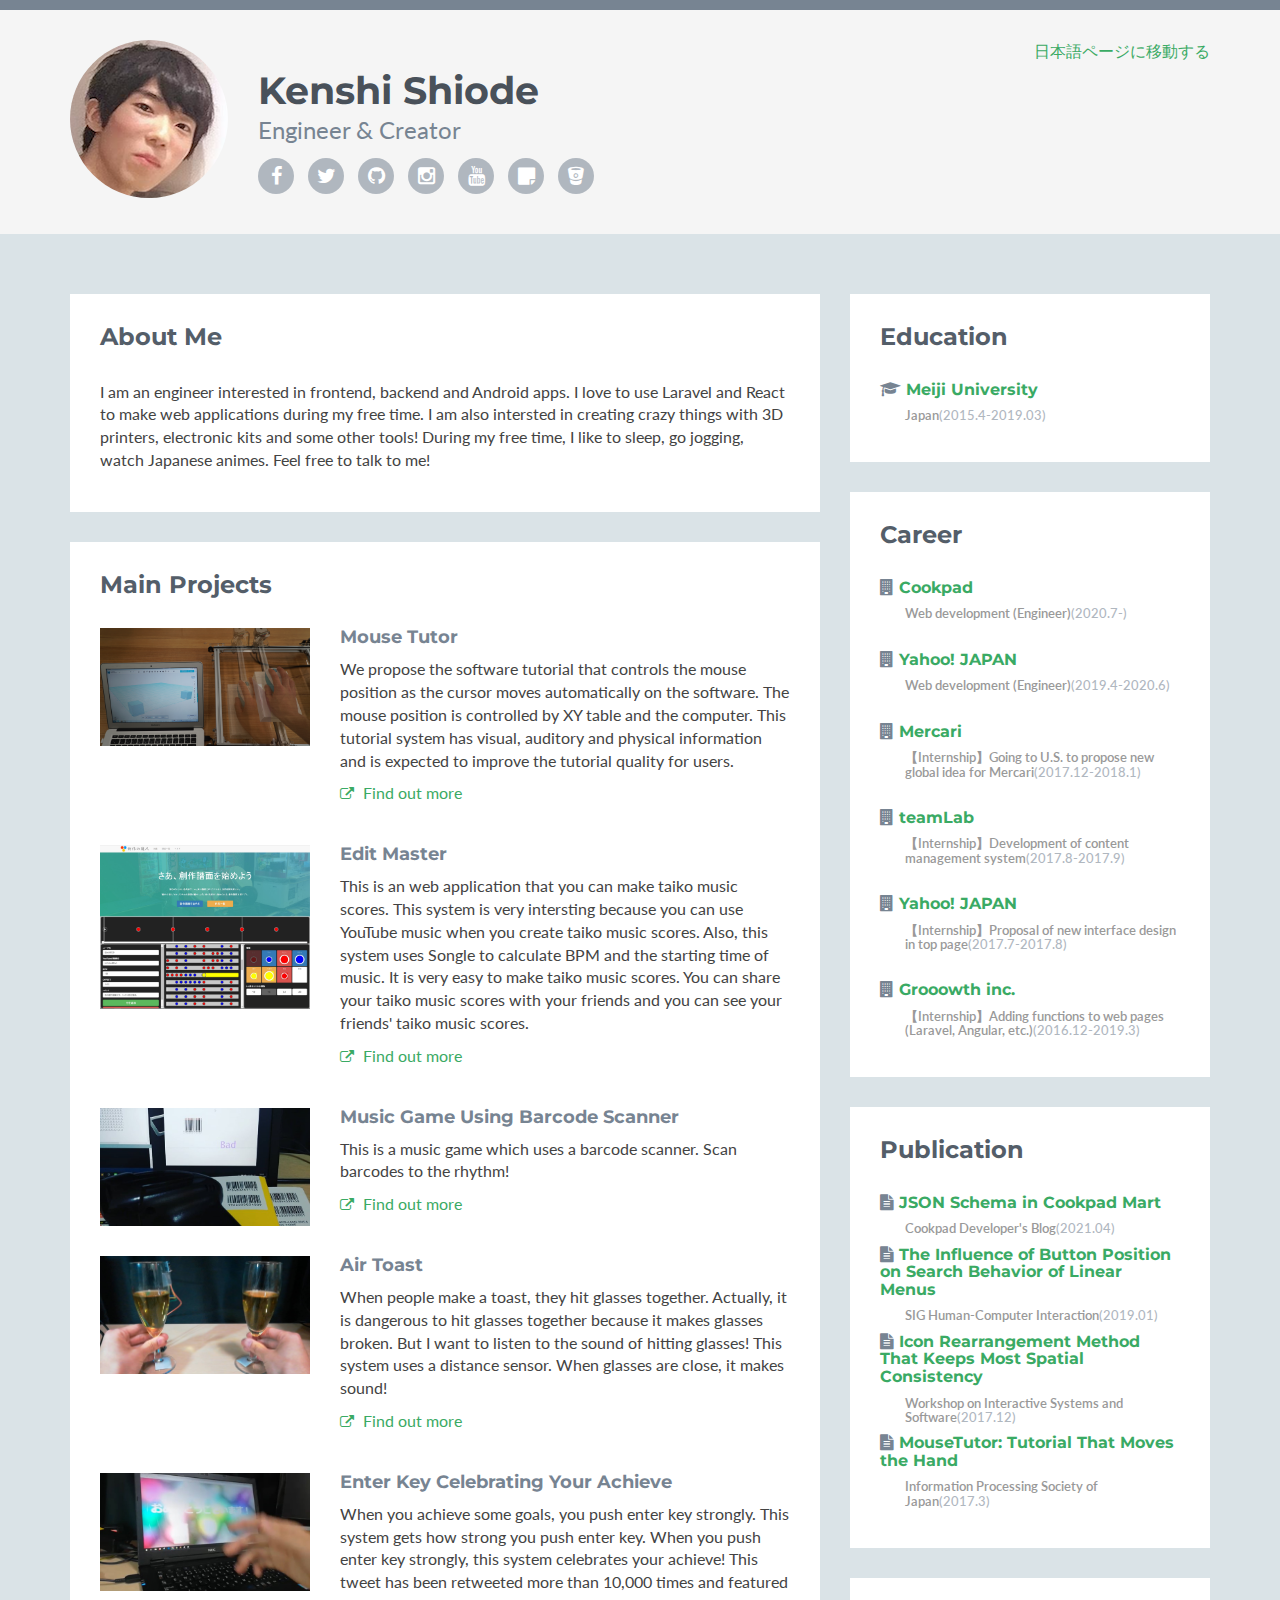
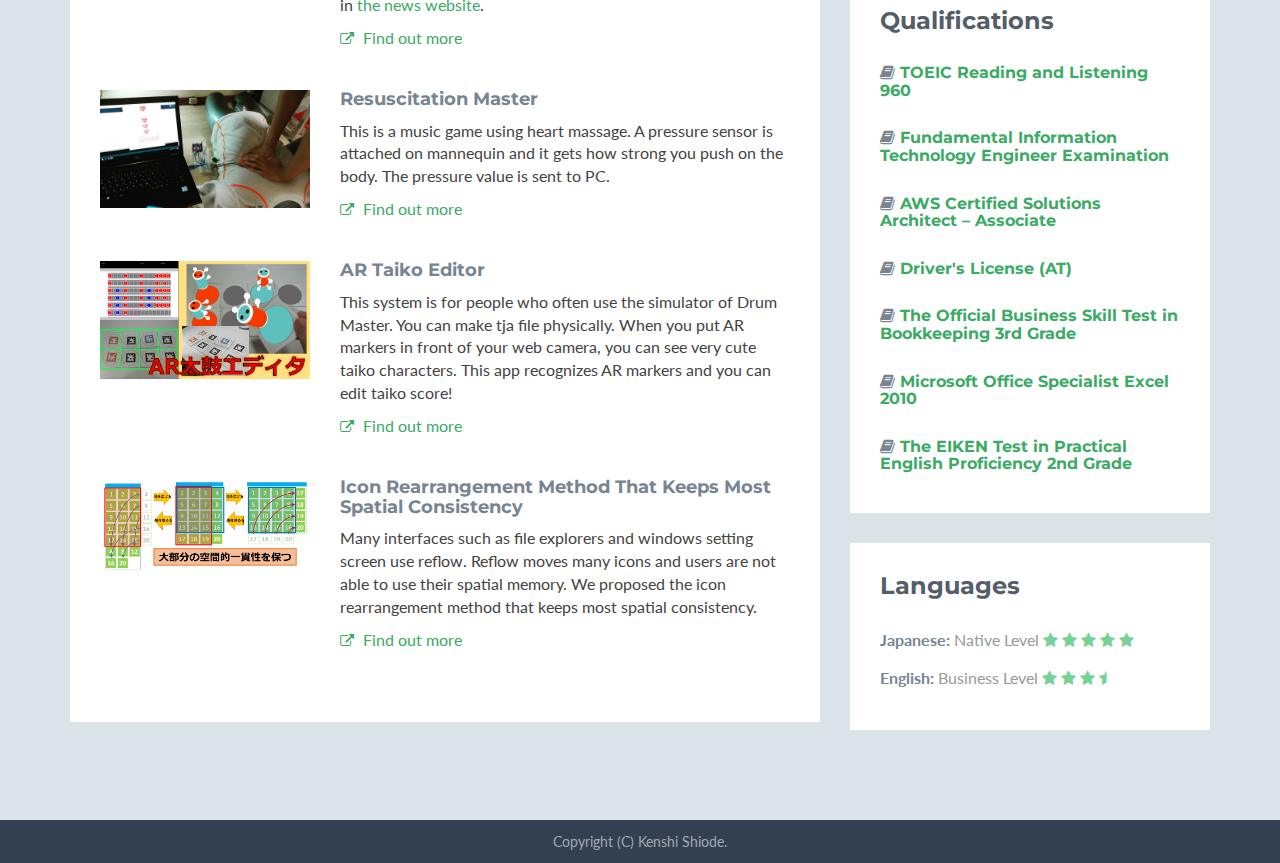
==== commit 047144ce: "Add tech blog" ====
--- a/index.html
+++ b/index.html
@@ -212,24 +212,32 @@
                 <aside class="education aside section">
                     <div class="section-inner">
                         <h2 class="heading">Publication</h2>
+
+                        <div class="content">
+                            <div class="item">
+                                <h3 class="title"><i class="fa fa-file-text"></i><a href="https://techlife.cookpad.com/entry/mart-json-schema" target="_blank"> JSON Schema in Cookpad Mart</a></h3>
+                                <h4 class="university">Cookpad Developer's Blog<span class="year">(2021.04)</span></h4>
+                            </div>
+                        </div>
+
+                        <div class="content">
+                            <div class="item">
+                                <h3 class="title"><i class="fa fa-file-text"></i><a href="https://research.miyashita.com/papers/D212" target="_blank"> The Influence of Button Position on Search Behavior of Linear Menus</a></h3>
+                                <h4 class="university">SIG Human-Computer Interaction<span class="year">(2019.01)</span></h4>
+                            </div>
+                        </div>
+
+                        <div class="content">
+                            <div class="item">
+                                <h3 class="title"><i class="fa fa-file-text"></i><a href="https://research.miyashita.com/papers/D191" target="_blank"> Icon Rearrangement Method That Keeps Most Spatial Consistency</a></h3>
+                                <h4 class="university">Workshop on Interactive Systems and Software<span class="year">(2017.12)</span></h4>
+                            </div>
+                        </div>
+
                         <div class="content">
                             <div class="item">
                                 <h3 class="title"><i class="fa fa-file-text"></i><a href="https://research.miyashita.com/papers/D176" target="_blank"> MouseTutor: Tutorial That Moves the Hand</a></h3>
                                 <h4 class="university">Information Processing Society of Japan<span class="year">(2017.3)</span></h4>
-                            </div>
-                        </div>
-
-                        <div class="content">
-                            <div class="item">
-                                <h3 class="title"><i class="fa fa-file-text"></i><a href="https://research.miyashita.com/papers/D191" target="_blank"> Icon Rearrangement Method That Keeps Most Spatial Consistency</a></h3>
-                                <h4 class="university">Workshop on Interactive Systems and Software<span class="year">(2017.12)</span></h4>
-                            </div>
-                        </div>
-
-                        <div class="content">
-                            <div class="item">
-                                <h3 class="title"><i class="fa fa-file-text"></i><a href="https://research.miyashita.com/papers/D212" target="_blank"> The Influence of Button Position on Search Behavior of Linear Menus</a></h3>
-                                <h4 class="university">SIG Human-Computer Interaction<span class="year">(2019.01)</span></h4>
                             </div>
                         </div>
                     </div>
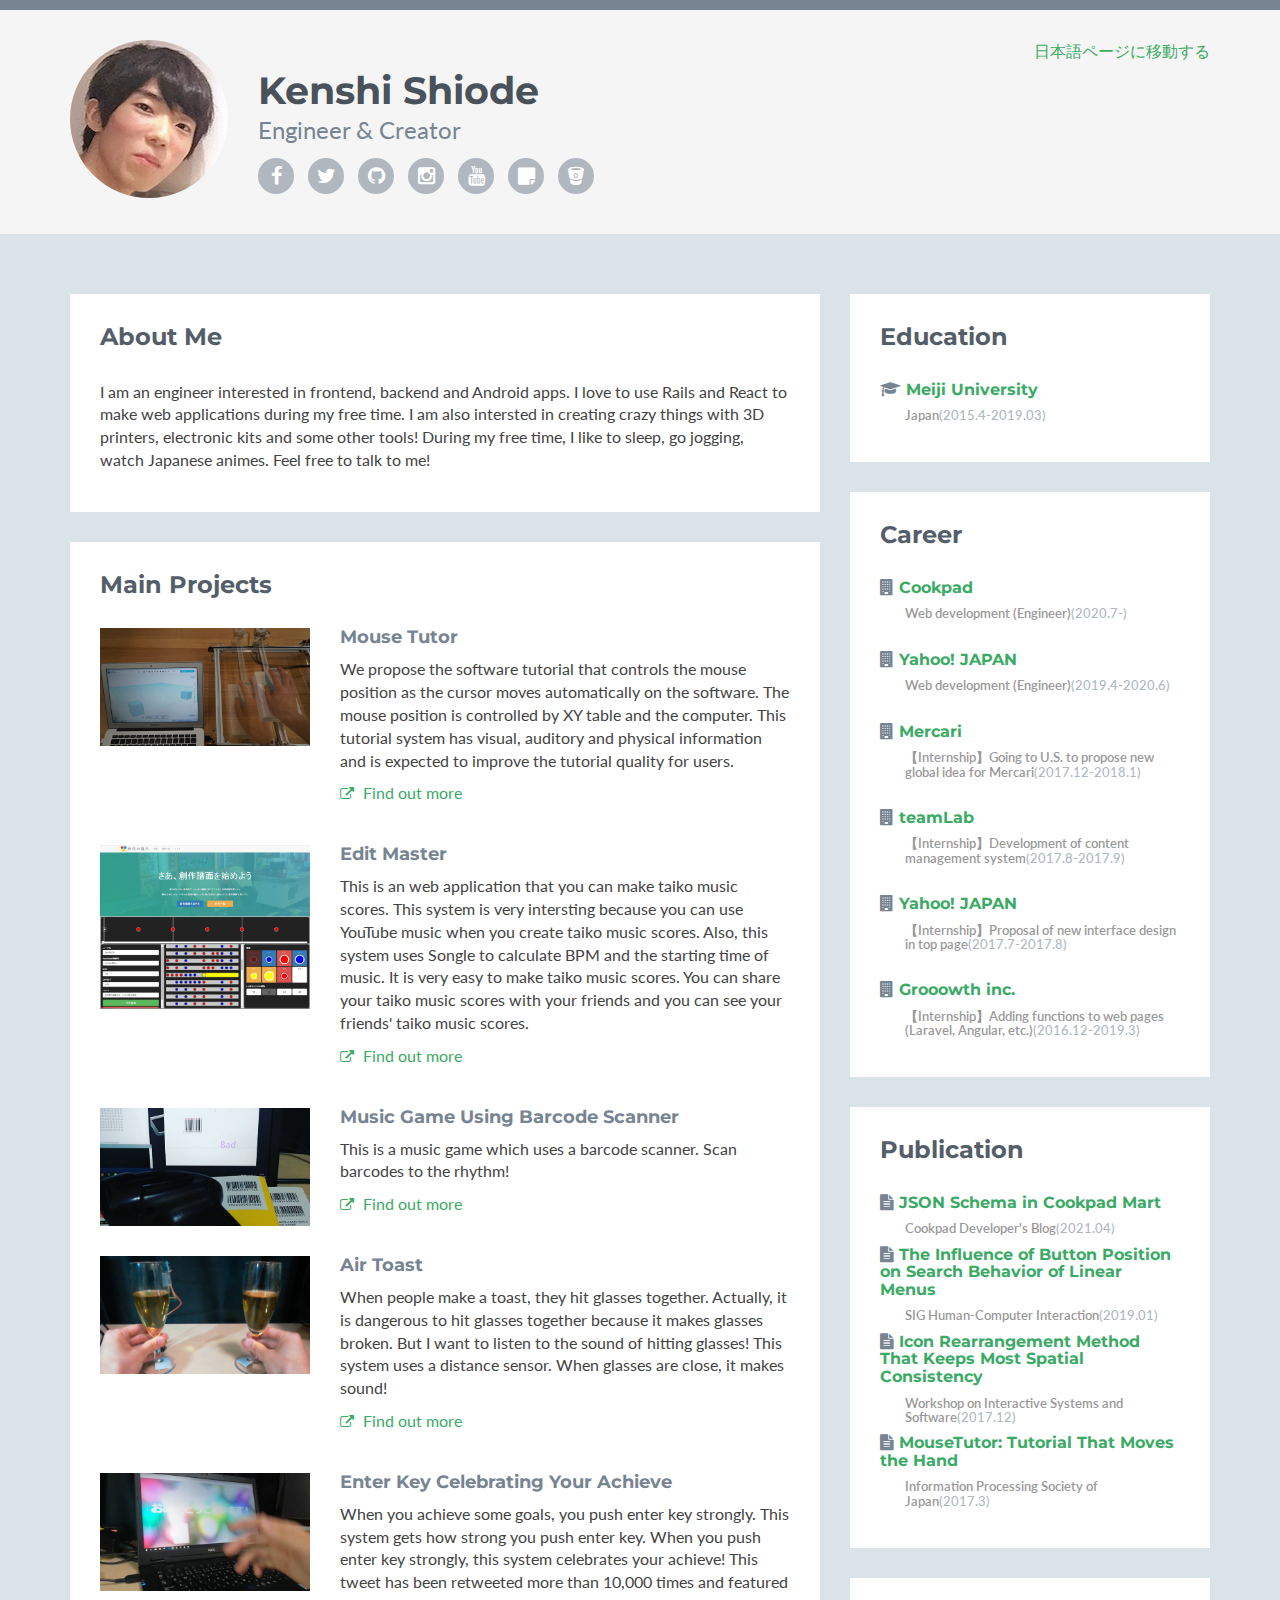
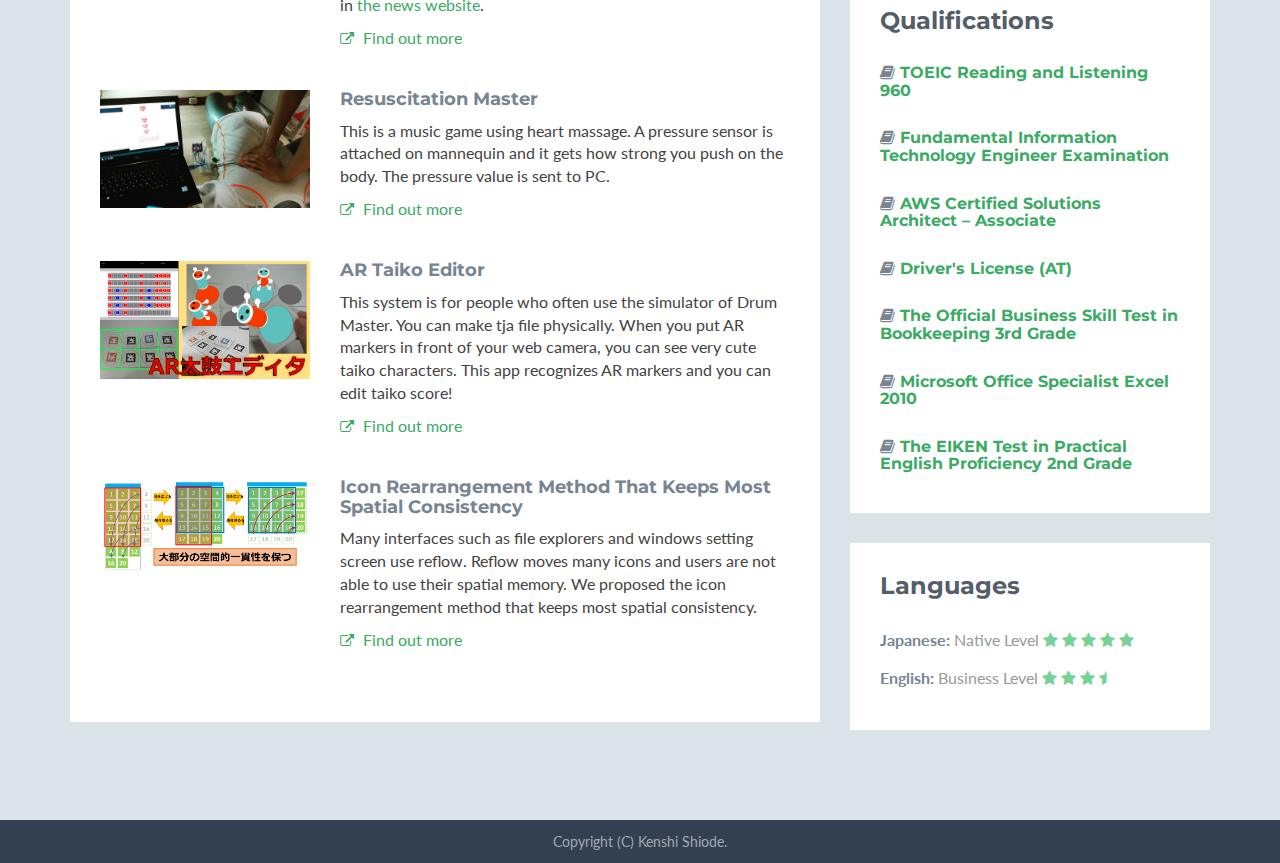
==== commit f9e4ad3d: "Update" ====
--- a/index.html
+++ b/index.html
@@ -52,7 +52,7 @@
                         <div class="content">
                             <p>
                                 I am an engineer interested in frontend, backend and Android apps. 
-                                I love to use Laravel and React to make web applications during my free time.
+                                I love to use Rails and React to make web applications during my free time.
                                 I am also intersted in creating crazy things with 3D printers, electronic kits and some other tools!
                                 During my free time, I like to sleep, go jogging, watch Japanese animes.
                                 Feel free to talk to me!
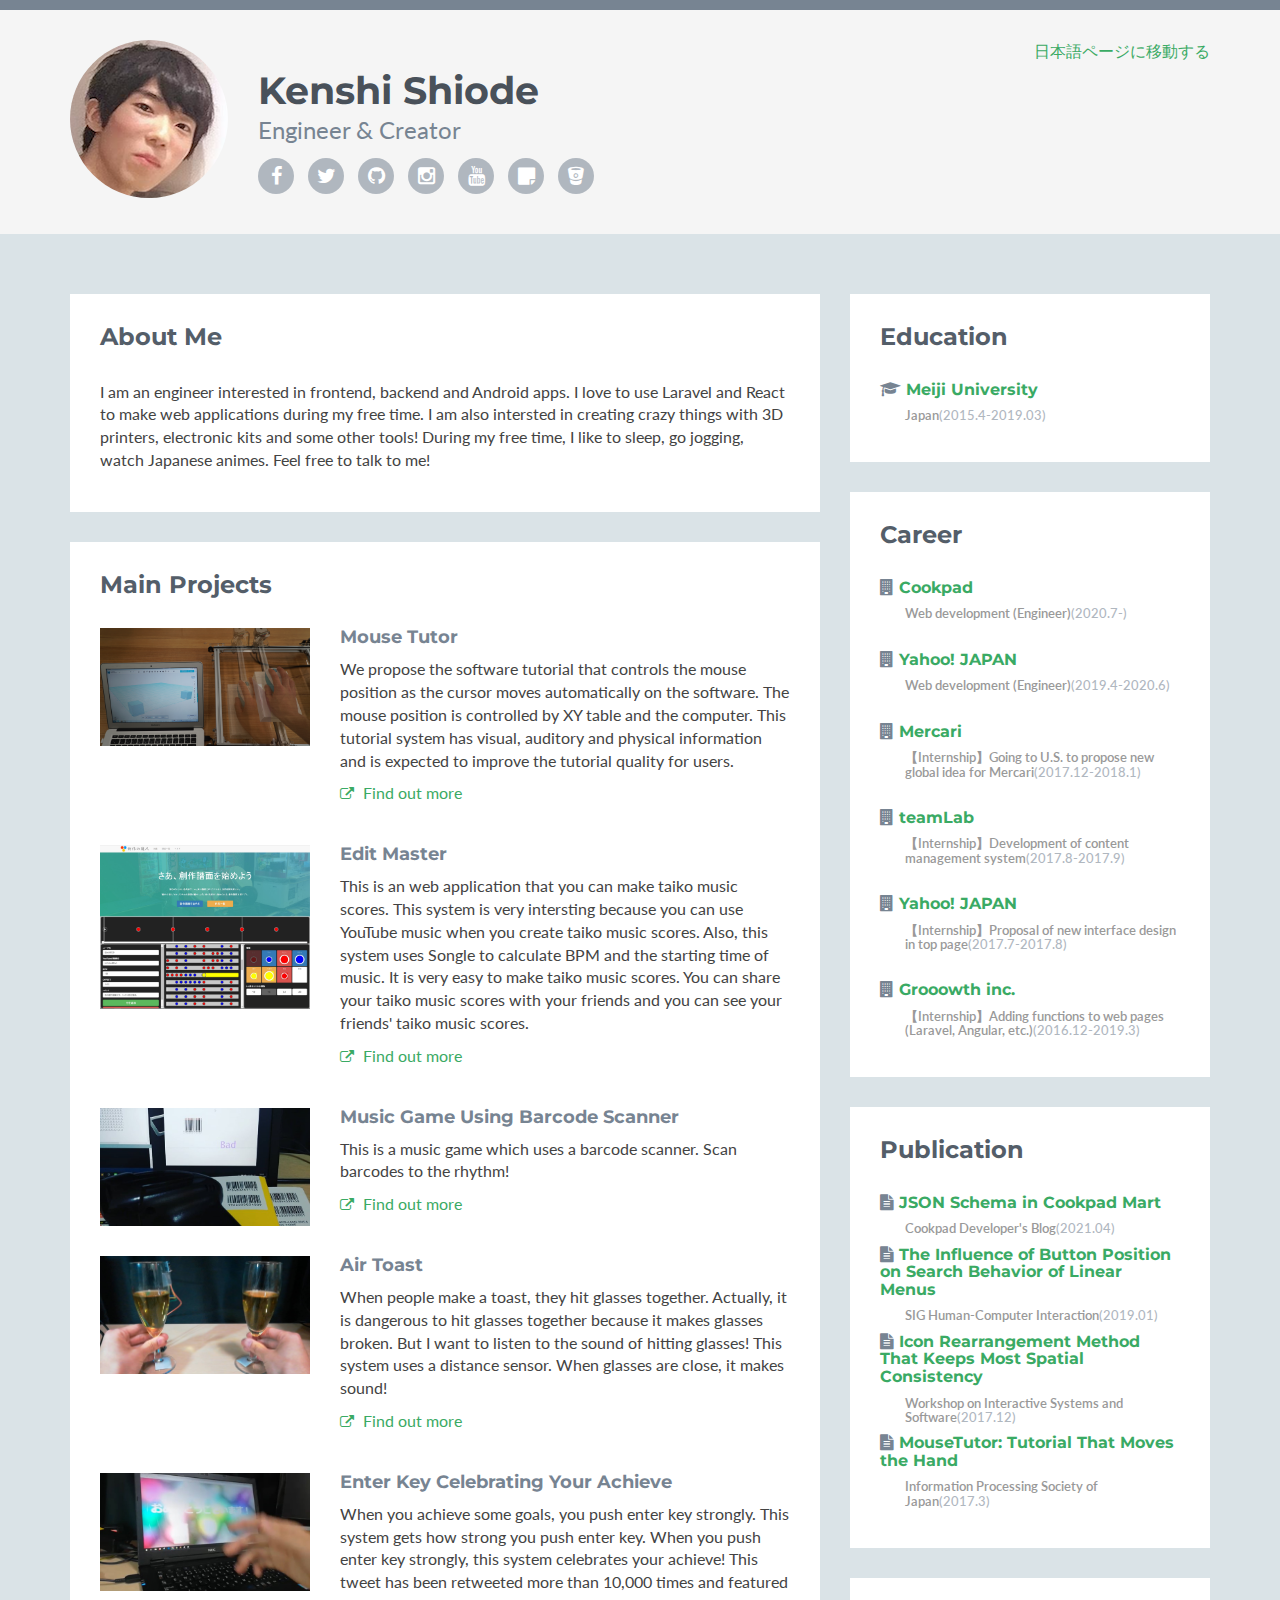
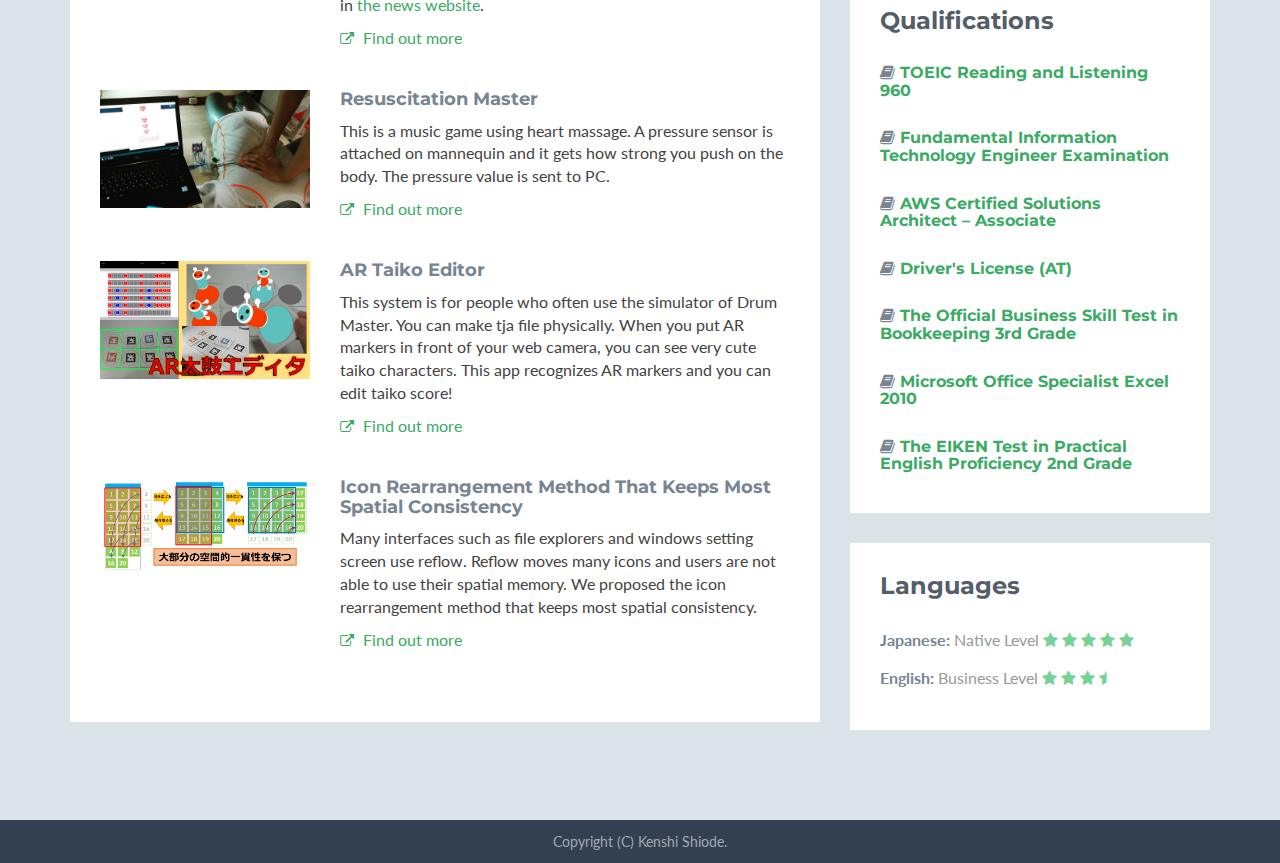
==== commit 756f8f66: "Change instagram" ====
--- a/index.html
+++ b/index.html
@@ -1,16 +1,16 @@
 <!DOCTYPE html>
-<html lang="en"> 
+<html lang="en">
 <head>
     <title>Kenshi Shiode</title>
     <meta charset="utf-8">
     <meta http-equiv="X-UA-Compatible" content="IE=edge">
     <meta name="viewport" content="width=device-width, initial-scale=1.0">
     <meta name="description" content="Kenshi Shiode">
-    <meta name="author" content="Kenshi Shiode">    
-    <link rel="shortcut icon" href="/favicon.ico">  
+    <meta name="author" content="Kenshi Shiode">
+    <link rel="shortcut icon" href="/favicon.ico">
     <link href='http://fonts.googleapis.com/css?family=Lato:300,400,300italic,400italic' rel='stylesheet' type='text/css'>
-    <link href='http://fonts.googleapis.com/css?family=Montserrat:400,700' rel='stylesheet' type='text/css'> 
-    <link rel="stylesheet" href="/assets/plugins/bootstrap/css/bootstrap.min.css">   
+    <link href='http://fonts.googleapis.com/css?family=Montserrat:400,700' rel='stylesheet' type='text/css'>
+    <link rel="stylesheet" href="/assets/plugins/bootstrap/css/bootstrap.min.css">
     <link rel="stylesheet" href="/assets/plugins/font-awesome/css/font-awesome.css">
     <link id="theme-style" rel="stylesheet" href="/assets/css/styles.css">
     <meta name="twitter:card" content="summary">
@@ -20,29 +20,29 @@
     <meta name="twitter:url" content="http://solt9029.com">
     <meta name="twitter:site" content="@solt9029">
     <meta name="twitter:creator" content="@solt9029">
-</head> 
+</head>
 
 <body>
     <header class="header">
-        <div class="container">                       
+        <div class="container">
             <img class="profile-image img-responsive pull-left" src="/assets/images/profile.png" alt="Kenshi Shiode">
             <div class="profile-content pull-left">
                 <h1 class="name">Kenshi Shiode</h1>
-                <h2 class="desc">Engineer & Creator</h2>   
+                <h2 class="desc">Engineer & Creator</h2>
                 <ul class="social list-inline">
                     <li><a href="https://www.facebook.com/kenshishiode" target="_blank"><i class="fa fa-facebook"></i></a></li>
                     <li><a href="http://twitter.com/solt9029" target="_blank"><i class="fa fa-twitter"></i></a></li>
                     <li><a href="http://github.com/solt9029" target="_blank"><i class="fa fa-github"></i></a></li>
-                    <li><a href="https://www.instagram.com/shiodekenshi/" target="_blank"><i class="fa fa-instagram"></i></a></li>
+                    <li><a href="https://www.instagram.com/_solt9029/" target="_blank"><i class="fa fa-instagram"></i></a></li>
                     <li><a href="https://www.youtube.com/channel/UCO_8FfYAPPZZGHmb9bNzIVg" target="_blank"><i class="fa fa-youtube"></i></a></li>
                     <li><a href="http://blog.livedoor.jp/solt9029/" target="_blank"><i class="fa fa-sticky-note"></i></a></li>
                     <li><a href="https://bitbucket.org/solt9029/" target="_blank"><i class="fa fa-bitbucket"></i></a></li>
-                </ul> 
+                </ul>
             </div>
-            <div class="pull-right"><a href="/ja">日本語ページに移動する</a></div>       
+            <div class="pull-right"><a href="/ja">日本語ページに移動する</a></div>
         </div>
     </header>
-    
+
     <div class="container sections-wrapper">
         <div class="row">
             <div class="primary col-md-8 col-sm-12 col-xs-12">
@@ -51,16 +51,16 @@
                         <h2 class="heading">About Me</h2>
                         <div class="content">
                             <p>
-                                I am an engineer interested in frontend, backend and Android apps. 
-                                I love to use Rails and React to make web applications during my free time.
+                                I am an engineer interested in frontend, backend and Android apps.
+                                I love to use Laravel and React to make web applications during my free time.
                                 I am also intersted in creating crazy things with 3D printers, electronic kits and some other tools!
                                 During my free time, I like to sleep, go jogging, watch Japanese animes.
                                 Feel free to talk to me!
                             </p>
                         </div>
-                    </div>             
+                    </div>
                 </section>
-    
+
                <section class="latest section">
                     <div class="section-inner">
                         <h2 class="heading">Main Projects</h2>
@@ -73,7 +73,7 @@
                                     <h3 class="title"><a href="https://www.youtube.com/watch?v=PLYZwBod9MU" target="_blank">Mouse Tutor</a></h3>
                                     <p>We propose the software tutorial that controls the mouse position as the cursor moves automatically on the software. The mouse position is controlled by XY table and the computer. This tutorial system has visual, auditory and physical information and is expected to improve the tutorial quality for users.</p>
                                     <p><a class="more-link" href="https://www.youtube.com/watch?v=PLYZwBod9MU" target="_blank"><i class="fa fa-external-link"></i> Find out more</a></p>
-                                </div>                    
+                                </div>
                             </div>
 
                             <div class="item row">
@@ -84,7 +84,7 @@
                                     <h3 class="title"><a href="http://editmaster.solt9029.com" target="_blank">Edit Master</a></h3>
                                     <p>This is an web application that you can make taiko music scores. This system is very intersting because you can use YouTube music when you create taiko music scores. Also, this system uses Songle to calculate BPM and the starting time of music. It is very easy to make taiko music scores. You can share your taiko music scores with your friends and you can see your friends' taiko music scores.</p>
                                     <p><a class="more-link" href="http://editmaster.solt9029.com" target="_blank"><i class="fa fa-external-link"></i> Find out more</a></p>
-                                </div>                    
+                                </div>
                             </div>
 
                             <div class="item row">
@@ -95,7 +95,7 @@
                                     <h3 class="title"><a href="https://twitter.com/solt9029/status/1015584785220042752" target="_blank">Music Game Using Barcode Scanner</a></h3>
                                     <p>This is a music game which uses a barcode scanner. Scan barcodes to the rhythm!</p>
                                     <p><a class="more-link" href="https://twitter.com/solt9029/status/1015584785220042752" target="_blank"><i class="fa fa-external-link"></i> Find out more</a></p>
-                                </div>                    
+                                </div>
                             </div>
 
                             <div class="item row">
@@ -106,7 +106,7 @@
                                     <h3 class="title"><a href="https://twitter.com/solt9029/status/981881012228472832" target="_blank">Air Toast</a></h3>
                                     <p>When people make a toast, they hit glasses together. Actually, it is dangerous to hit glasses together because it makes glasses broken. But I want to listen to the sound of hitting glasses! This system uses a distance sensor. When glasses are close, it makes sound!</p>
                                     <p><a class="more-link" href="https://twitter.com/solt9029/status/981881012228472832" target="_blank"><i class="fa fa-external-link"></i> Find out more</a></p>
-                                </div>                    
+                                </div>
                             </div>
 
                             <div class="item row">
@@ -117,7 +117,7 @@
                                     <h3 class="title"><a href="https://twitter.com/solt9029/status/1019222453623537664" target="_blank">Enter Key Celebrating Your Achieve</a></h3>
                                     <p>When you achieve some goals, you push enter key strongly. This system gets how strong you push enter key. When you push enter key strongly, this system celebrates your achieve! This tweet has been retweeted more than 10,000 times and featured in <a target="_blank" href="http://otakei.otakuma.net/archives/2018072005.html">the news website</a>.</p>
                                     <p><a class="more-link" href="https://twitter.com/solt9029/status/1019222453623537664" target="_blank"><i class="fa fa-external-link"></i> Find out more</a></p>
-                                </div>                    
+                                </div>
                             </div>
 
                             <div class="item row">
@@ -144,7 +144,7 @@
                                     <h3 class="title"><a href="https://www.youtube.com/watch?v=ppCxQYaND_k" target="_blank">AR Taiko Editor</a></h3>
                                     <p>This system is for people who often use the simulator of Drum Master. You can make tja file physically. When you put AR markers in front of your web camera, you can see very cute taiko characters. This app recognizes AR markers and you can edit taiko score!</p>
                                     <p><a class="more-link" href="https://www.youtube.com/watch?v=ppCxQYaND_k" target="_blank"><i class="fa fa-external-link"></i> Find out more</a></p>
-                                </div>                    
+                                </div>
                             </div>
 
                             <div class="item row">
@@ -155,13 +155,13 @@
                                     <h3 class="title"><a href="https://www.youtube.com/watch?v=tqTEn6Inx5o" target="_blank">Icon Rearrangement Method That Keeps Most Spatial Consistency</a></h3>
                                     <p>Many interfaces such as file explorers and windows setting screen use reflow. Reflow moves many icons and users are not able to use their spatial memory. We proposed the icon rearrangement method that keeps most spatial consistency.</p>
                                     <p><a class="more-link" href="https://www.youtube.com/watch?v=tqTEn6Inx5o" target="_blank"><i class="fa fa-external-link"></i> Find out more</a></p>
-                                </div>                    
-                            </div>
-                            
+                                </div>
+                            </div>
+
                         </div>
                     </div>
                 </section>
-                
+
             </div>
             <div class="secondary col-md-4 col-sm-12 col-xs-12">
 
@@ -169,7 +169,7 @@
                     <div class="section-inner">
                         <h2 class="heading">Education</h2>
                         <div class="content">
-                            <div class="item">                      
+                            <div class="item">
                                 <h3 class="title"><i class="fa fa-graduation-cap"></i><a href="http://www.meiji.ac.jp/cip/english/" target="_blank"> Meiji University</a></h3>
                                 <h4 class="university">Japan<span class="year">(2015.4-2019.03)</span></h4>
                             </div>
@@ -250,28 +250,28 @@
                             <div class="item">
                                 <h3 class="title"><i class="fa fa-book"></i><a href="http://www.ets.org/toeic" target="_blank"> TOEIC Reading and Listening 960</a></h3>
                             </div>
-                            <div class="item">                      
+                            <div class="item">
                                 <h3 class="title"><i class="fa fa-book"></i><a href="https://www.jitec.ipa.go.jp/1_11seido/fe.html" target="_blank"> Fundamental Information Technology Engineer Examination</a></h3>
                             </div>
                             <div class="item">
                                 <h3 class="title"><i class="fa fa-book"></i><a href="https://aws.amazon.com/jp/certification/certified-solutions-architect-associate/" target="_blank"> AWS Certified Solutions Architect – Associate</a></h3>
                             </div>
-                            <div class="item">                      
+                            <div class="item">
                                 <h3 class="title"><i class="fa fa-book"></i><a href="http://www.keishicho.metro.tokyo.jp/menkyo/menkyo/annai/index.html" target="_blank"> Driver's License (AT)</a></h3>
                             </div>
-                            <div class="item">                      
+                            <div class="item">
                                 <h3 class="title"><i class="fa fa-book"></i><a href="https://www.kentei.ne.jp/bookkeeping" target="_blank"> The Official Business Skill Test in Bookkeeping 3rd Grade</a></h3>
                             </div>
-                            <div class="item">                      
+                            <div class="item">
                                 <h3 class="title"><i class="fa fa-book"></i><a href="http://mos.odyssey-com.co.jp/index.html" target="_blank"> Microsoft Office Specialist Excel 2010</a></h3>
                             </div>
-                            <div class="item">                      
+                            <div class="item">
                                 <h3 class="title"><i class="fa fa-book"></i><a href="http://www.eiken.or.jp/eiken/" target="_blank"> The EIKEN Test in Practical English Proficiency 2nd Grade</a></h3>
                             </div>
                         </div>
                     </div>
                 </aside>
-                   
+
                 <aside class="languages aside section">
                     <div class="section-inner">
                         <h2 class="heading">Languages</h2>
@@ -290,19 +290,19 @@
                     </div>
                 </aside>
 
-            </div> 
+            </div>
         </div>
     </div>
-    
+
     <footer class="footer">
         <div class="container text-center">
                 <small class="copyright">Copyright (C) Kenshi Shiode.</small>
         </div>
     </footer>
-         
+
     <script type="text/javascript" src="/assets/plugins/jquery-1.11.3.min.js"></script>
-    <script type="text/javascript" src="/assets/plugins/bootstrap/js/bootstrap.min.js"></script>    
-    <script type="text/javascript" src="/assets/plugins/jquery-rss/dist/jquery.rss.min.js"></script> 
-    <script type="text/javascript" src="/assets/js/main.js"></script>            
+    <script type="text/javascript" src="/assets/plugins/bootstrap/js/bootstrap.min.js"></script>
+    <script type="text/javascript" src="/assets/plugins/jquery-rss/dist/jquery.rss.min.js"></script>
+    <script type="text/javascript" src="/assets/js/main.js"></script>
 </body>
-</html> +</html>
